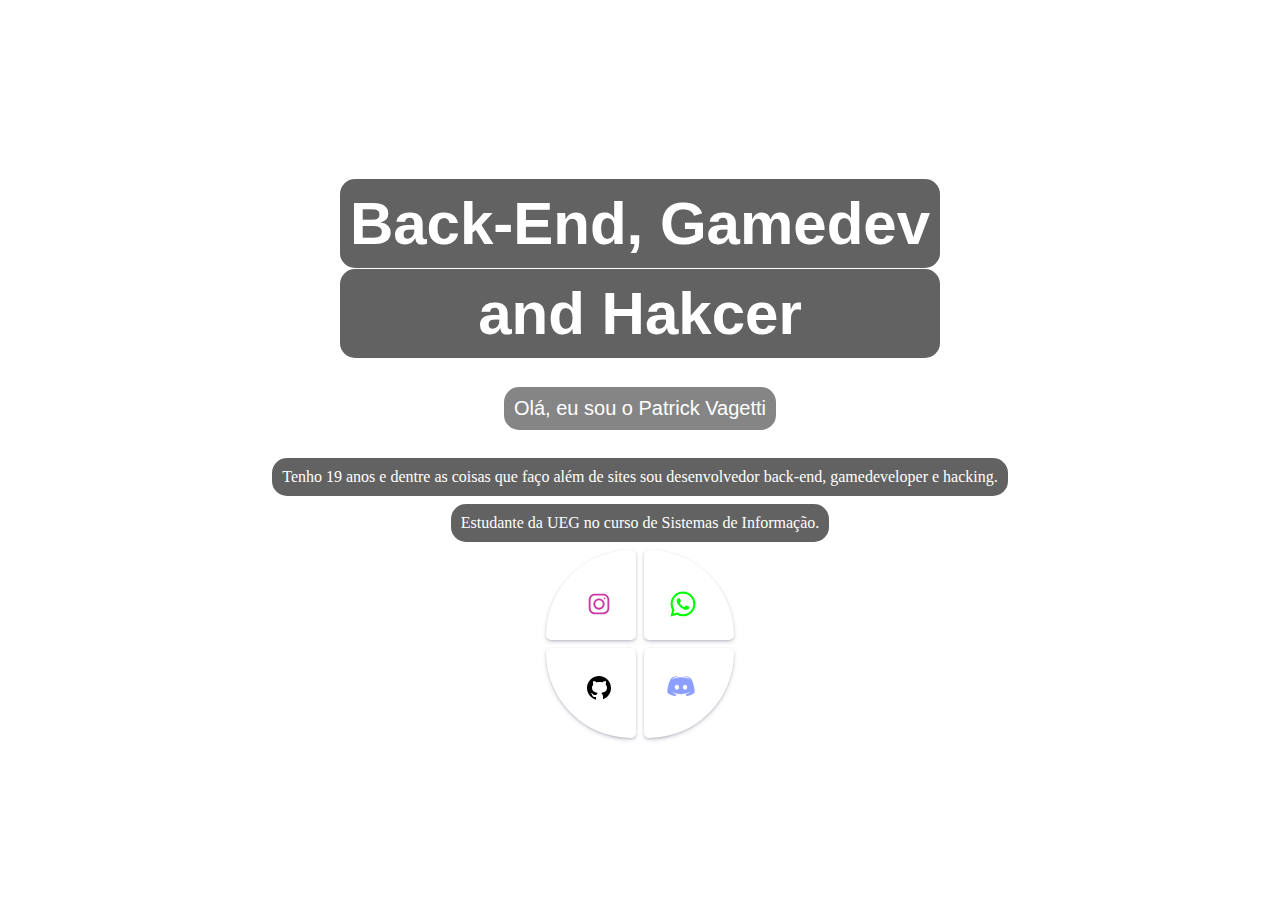
==== public/index.html @ 339c7c0f "Add files via upload" ====
<!DOCTYPE html>
<html lang="en">

<head>
    <meta charset="UTF-8">
    <meta name="viewport" content="width=device-width, initial-scale=1.0">
    <title>Portifolio - DevFalconsz</title>
    <link rel="stylesheet" href="style.css">
    <link rel="icon" href="icon/ico.ico" type="image/x-icon">
</head>

<body>
    <div class="main">
        <div class="title">
            <h1>Back-End, Gamedev</h1>
            <center><h1>and Hakcer</h1></center>
        </div>
        <p>Olá, eu sou o Patrick Vagetti</p>
        <p2>Tenho 19 anos e dentre as coisas que faço além de sites sou desenvolvedor back-end, gamedeveloper e hacking.</p2>
        <p2>Estudante da UEG no curso de Sistemas de Informação.</p2>

        <div class="up">
            <button class="card1" id="card1">
                <svg xmlns="http://www.w3.org/2000/svg" xmlns:xlink="http://www.w3.org/1999/xlink" viewBox="0,0,256,256"
                    width="30px" height="30px" fill-rule="nonzero" class="instagram">
                    <g fill-rule="nonzero" stroke="none" stroke-width="1" stroke-linecap="butt" stroke-linejoin="miter"
                        stroke-miterlimit="10" stroke-dasharray="" stroke-dashoffset="0" font-family="none"
                        font-weight="none" font-size="none" text-anchor="none" style="mix-blend-mode: normal">
                        <g transform="scale(8,8)">
                            <path
                                d="M11.46875,5c-3.55078,0 -6.46875,2.91406 -6.46875,6.46875v9.0625c0,3.55078 2.91406,6.46875 6.46875,6.46875h9.0625c3.55078,0 6.46875,-2.91406 6.46875,-6.46875v-9.0625c0,-3.55078 -2.91406,-6.46875 -6.46875,-6.46875zM11.46875,7h9.0625c2.47266,0 4.46875,1.99609 4.46875,4.46875v9.0625c0,2.47266 -1.99609,4.46875 -4.46875,4.46875h-9.0625c-2.47266,0 -4.46875,-1.99609 -4.46875,-4.46875v-9.0625c0,-2.47266 1.99609,-4.46875 4.46875,-4.46875zM21.90625,9.1875c-0.50391,0 -0.90625,0.40234 -0.90625,0.90625c0,0.50391 0.40234,0.90625 0.90625,0.90625c0.50391,0 0.90625,-0.40234 0.90625,-0.90625c0,-0.50391 -0.40234,-0.90625 -0.90625,-0.90625zM16,10c-3.30078,0 -6,2.69922 -6,6c0,3.30078 2.69922,6 6,6c3.30078,0 6,-2.69922 6,-6c0,-3.30078 -2.69922,-6 -6,-6zM16,12c2.22266,0 4,1.77734 4,4c0,2.22266 -1.77734,4 -4,4c-2.22266,0 -4,-1.77734 -4,-4c0,-2.22266 1.77734,-4 4,-4z">
                            </path>
                        </g>
                    </g>
                </svg>
            </button>
            <button class="card2" id="card2">
                <svg width="30" height="30" viewBox="0 0 24 24" xmlns="http://www.w3.org/2000/svg" class="whatsapp">
                    <path
                        d="M19.001 4.908A9.817 9.817 0 0 0 11.992 2C6.534 2 2.085 6.448 2.08 11.908c0 1.748.458 3.45 1.321 4.956L2 22l5.255-1.377a9.916 9.916 0 0 0 4.737 1.206h.005c5.46 0 9.908-4.448 9.913-9.913A9.872 9.872 0 0 0 19 4.908h.001ZM11.992 20.15A8.216 8.216 0 0 1 7.797 19l-.3-.18-3.117.818.833-3.041-.196-.314a8.2 8.2 0 0 1-1.258-4.381c0-4.533 3.696-8.23 8.239-8.23a8.2 8.2 0 0 1 5.825 2.413 8.196 8.196 0 0 1 2.41 5.825c-.006 4.55-3.702 8.24-8.24 8.24Zm4.52-6.167c-.247-.124-1.463-.723-1.692-.808-.228-.08-.394-.123-.556.124-.166.246-.641.808-.784.969-.143.166-.29.185-.537.062-.247-.125-1.045-.385-1.99-1.23-.738-.657-1.232-1.47-1.38-1.716-.142-.247-.013-.38.11-.504.11-.11.247-.29.37-.432.126-.143.167-.248.248-.413.082-.167.043-.31-.018-.433-.063-.124-.557-1.345-.765-1.838-.2-.486-.404-.419-.557-.425-.142-.009-.309-.009-.475-.009a.911.911 0 0 0-.661.31c-.228.247-.864.845-.864 2.067 0 1.22.888 2.395 1.013 2.56.122.167 1.742 2.666 4.229 3.74.587.257 1.05.408 1.41.523.595.19 1.13.162 1.558.1.475-.072 1.464-.6 1.673-1.178.205-.58.205-1.075.142-1.18-.061-.104-.227-.165-.475-.29Z">
                    </path>
                </svg>
            </button>
        </div>
        <div class="down">
            <button class="card3" id="card3">
                <svg xmlns="http://www.w3.org/2000/svg" viewBox="0 0 30 30" width="30px" height="30px" class="github">
                    <path
                        d="M15,3C8.373,3,3,8.373,3,15c0,5.623,3.872,10.328,9.092,11.63C12.036,26.468,12,26.28,12,26.047v-2.051 c-0.487,0-1.303,0-1.508,0c-0.821,0-1.551-0.353-1.905-1.009c-0.393-0.729-0.461-1.844-1.435-2.526 c-0.289-0.227-0.069-0.486,0.264-0.451c0.615,0.174,1.125,0.596,1.605,1.222c0.478,0.627,0.703,0.769,1.596,0.769 c0.433,0,1.081-0.025,1.691-0.121c0.328-0.833,0.895-1.6,1.588-1.962c-3.996-0.411-5.903-2.399-5.903-5.098 c0-1.162,0.495-2.286,1.336-3.233C9.053,10.647,8.706,8.73,9.435,8c1.798,0,2.885,1.166,3.146,1.481C13.477,9.174,14.461,9,15.495,9 c1.036,0,2.024,0.174,2.922,0.483C18.675,9.17,19.763,8,21.565,8c0.732,0.731,0.381,2.656,0.102,3.594 c0.836,0.945,1.328,2.066,1.328,3.226c0,2.697-1.904,4.684-5.894,5.097C18.199,20.49,19,22.1,19,23.313v2.734 c0,0.104-0.023,0.179-0.035,0.268C23.641,24.676,27,20.236,27,15C27,8.373,21.627,3,15,3z">
                    </path>
                </svg>
            </button>
            <button class="card4" id="card4">
                <svg height="30px" width="30px" viewBox="0 0 48 48" xmlns="http://www.w3.org/2000/svg" class="discord">
                    <path
                        d="M40,12c0,0-4.585-3.588-10-4l-0.488,0.976C34.408,10.174,36.654,11.891,39,14c-4.045-2.065-8.039-4-15-4s-10.955,1.935-15,4c2.346-2.109,5.018-4.015,9.488-5.024L18,8c-5.681,0.537-10,4-10,4s-5.121,7.425-6,22c5.162,5.953,13,6,13,6l1.639-2.185C13.857,36.848,10.715,35.121,8,32c3.238,2.45,8.125,5,16,5s12.762-2.55,16-5c-2.715,3.121-5.857,4.848-8.639,5.815L33,40c0,0,7.838-0.047,13-6C45.121,19.425,40,12,40,12z M17.5,30c-1.933,0-3.5-1.791-3.5-4c0-2.209,1.567-4,3.5-4s3.5,1.791,3.5,4C21,28.209,19.433,30,17.5,30z M30.5,30c-1.933,0-3.5-1.791-3.5-4c0-2.209,1.567-4,3.5-4s3.5,1.791,3.5,4C34,28.209,32.433,30,30.5,30z">
                    </path>
                </svg>
            </button>
        </div>
    </div>

    <script src="script.js"></script>
</body>

</html>
---- public/style.css ----
body {
    background: url('bk/back.jpeg') center center / cover fixed no-repeat;
}

h1 {
    color: #ffffff;
    margin: 1px;
    font-size: 50px;
    border-radius: 15px;
    background-color: #0000009d;
    padding: 10px;
    font-family: 'Dela Gothic One', sans-serif;
    font-size: 60px;
}

p {
    color: #ffffff;
    font-size: 20px;
    font-family: "Verdana", sans-serif;
    background-color: #0000007a;
    border-radius: 15px;
    padding: 10px;
}

p2 {
    color: #ffffff;
    text-align: center;
    background-color: #0000009d;
    border-radius: 15px;
    padding: 10px;
}

.main {
    display: flex;
    flex-direction: column;
    align-items: center;
    justify-content: center;
    gap: 0.5em;
    height: 100vh;
}

.up {
    display: flex;
    flex-direction: row;
    gap: 0.5em;
}

.down {
    display: flex;
    flex-direction: row;
    gap: 0.5em;
}

.card1 {
    width: 90px;
    height: 90px;
    outline: none;
    border: none;
    background: white;
    border-radius: 90px 5px 5px 5px;
    box-shadow: rgba(50, 50, 93, 0.25) 0px 2px 5px -1px, rgba(0, 0, 0, 0.3) 0px 1px 3px -1px;
    transition: .2s ease-in-out;
}

.instagram {
    margin-top: 1.5em;
    margin-left: 1.2em;
    fill: #cc39a4;
}

.card2 {
    width: 90px;
    height: 90px;
    outline: none;
    border: none;
    background: white;
    border-radius: 5px 90px 5px 5px;
    box-shadow: rgba(50, 50, 93, 0.25) 0px 2px 5px -1px, rgba(0, 0, 0, 0.3) 0px 1px 3px -1px;
    transition: .2s ease-in-out;
}

.whatsapp {
    margin-top: 1.5em;
    margin-left: -.9em;
    fill: #00ff00;
}

.card3 {
    width: 90px;
    height: 90px;
    outline: none;
    border: none;
    background: white;
    border-radius: 5px 5px 5px 90px;
    box-shadow: rgba(50, 50, 93, 0.25) 0px 2px 5px -1px, rgba(0, 0, 0, 0.3) 0px 1px 3px -1px;
    transition: .2s ease-in-out;
}

.github {
    margin-top: -.6em;
    margin-left: 1.2em;
}

.card4 {
    width: 90px;
    height: 90px;
    outline: none;
    border: none;
    background: white;
    border-radius: 5px 5px 90px 5px;
    box-shadow: rgba(50, 50, 93, 0.25) 0px 2px 5px -1px, rgba(0, 0, 0, 0.3) 0px 1px 3px -1px;
    transition: .2s ease-in-out;
}

.discord {
    margin-top: -.9em;
    margin-left: -1.2em;
    fill: #8c9eff;
}

.card1:hover {
    cursor: pointer;
    scale: 1.1;
    background-color: #cc39a4;
}

.card1:hover .instagram {
    fill: white;
}

.card2:hover {
    cursor: pointer;
    scale: 1.1;
    background-color: #00ff00;
}

.card2:hover .whatsapp {
    fill: white;
}

.card3:hover {
    cursor: pointer;
    scale: 1.1;
    background-color: black;
}

.card3:hover .github {
    fill: white;
}

.card4:hover {
    cursor: pointer;
    scale: 1.1;
    background-color: #8c9eff;
}

.card4:hover .discord {
    fill: white;
}

@media only screen and (max-width: 600px) {
    h1, h2, h3, h4, h5, h6 {
        text-align: center;
    }

    h1{
        margin-bottom: -10px;
    }

    .title{
        margin-top: 150px;
    }

    .main{
        margin-bottom: 150px;
    }
}
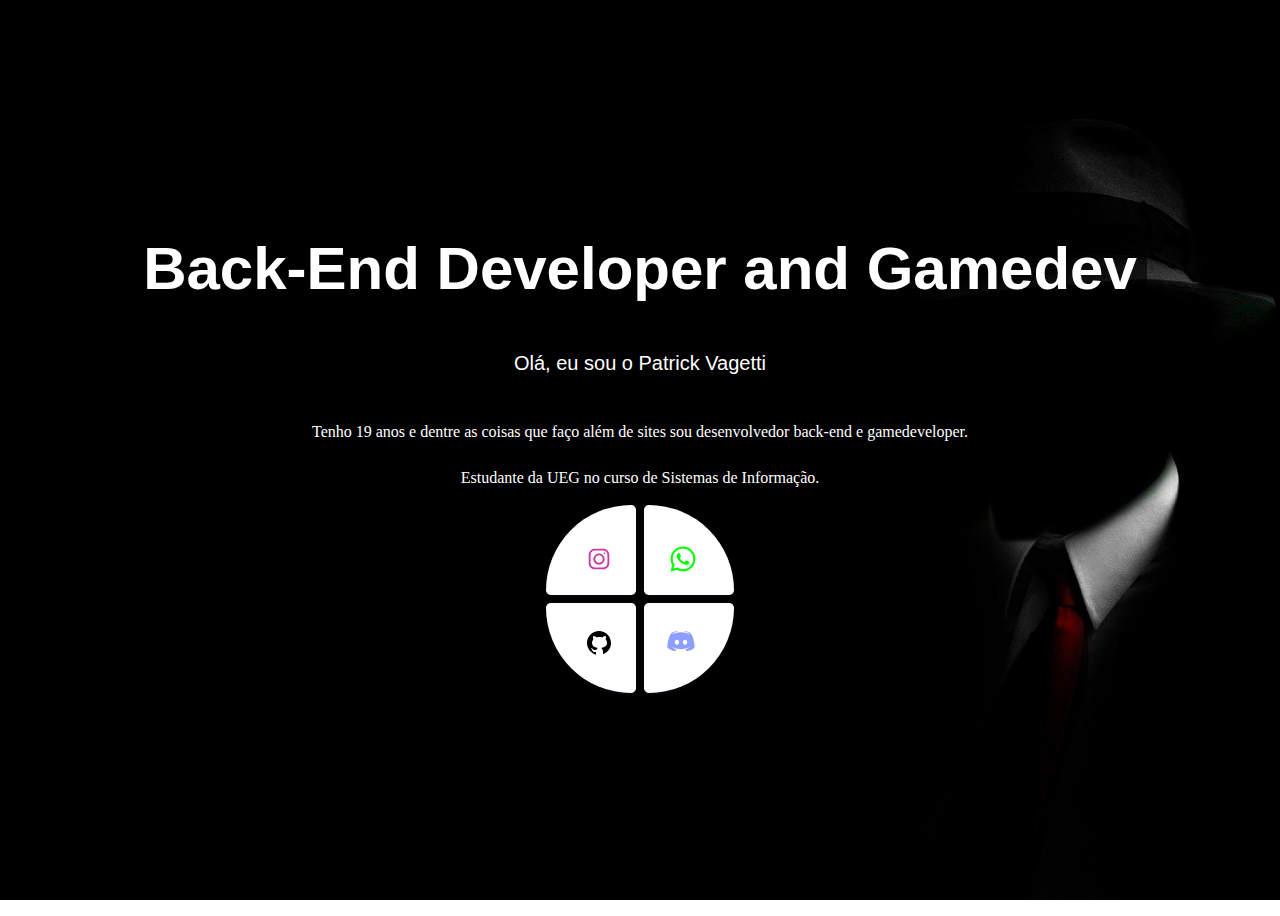
==== commit 011fcf6c: "Update index.html" ====
--- a/public/index.html
+++ b/public/index.html
@@ -12,11 +12,10 @@
 <body>
     <div class="main">
         <div class="title">
-            <h1>Back-End, Gamedev</h1>
-            <center><h1>and Hakcer</h1></center>
+            <h1>Back-End Developer and Gamedev</h1>
         </div>
         <p>Olá, eu sou o Patrick Vagetti</p>
-        <p2>Tenho 19 anos e dentre as coisas que faço além de sites sou desenvolvedor back-end, gamedeveloper e hacking.</p2>
+        <p2>Tenho 19 anos e dentre as coisas que faço além de sites sou desenvolvedor back-end e gamedeveloper.</p2>
         <p2>Estudante da UEG no curso de Sistemas de Informação.</p2>
 
         <div class="up">
--- a/public/style.css
+++ b/public/style.css
@@ -1,5 +1,5 @@
 body {
-    background: url('bk/back.jpeg') center center / cover fixed no-repeat;
+    background: url('Bk/back.jpeg') center center / cover fixed no-repeat;
 }
 
 h1 {
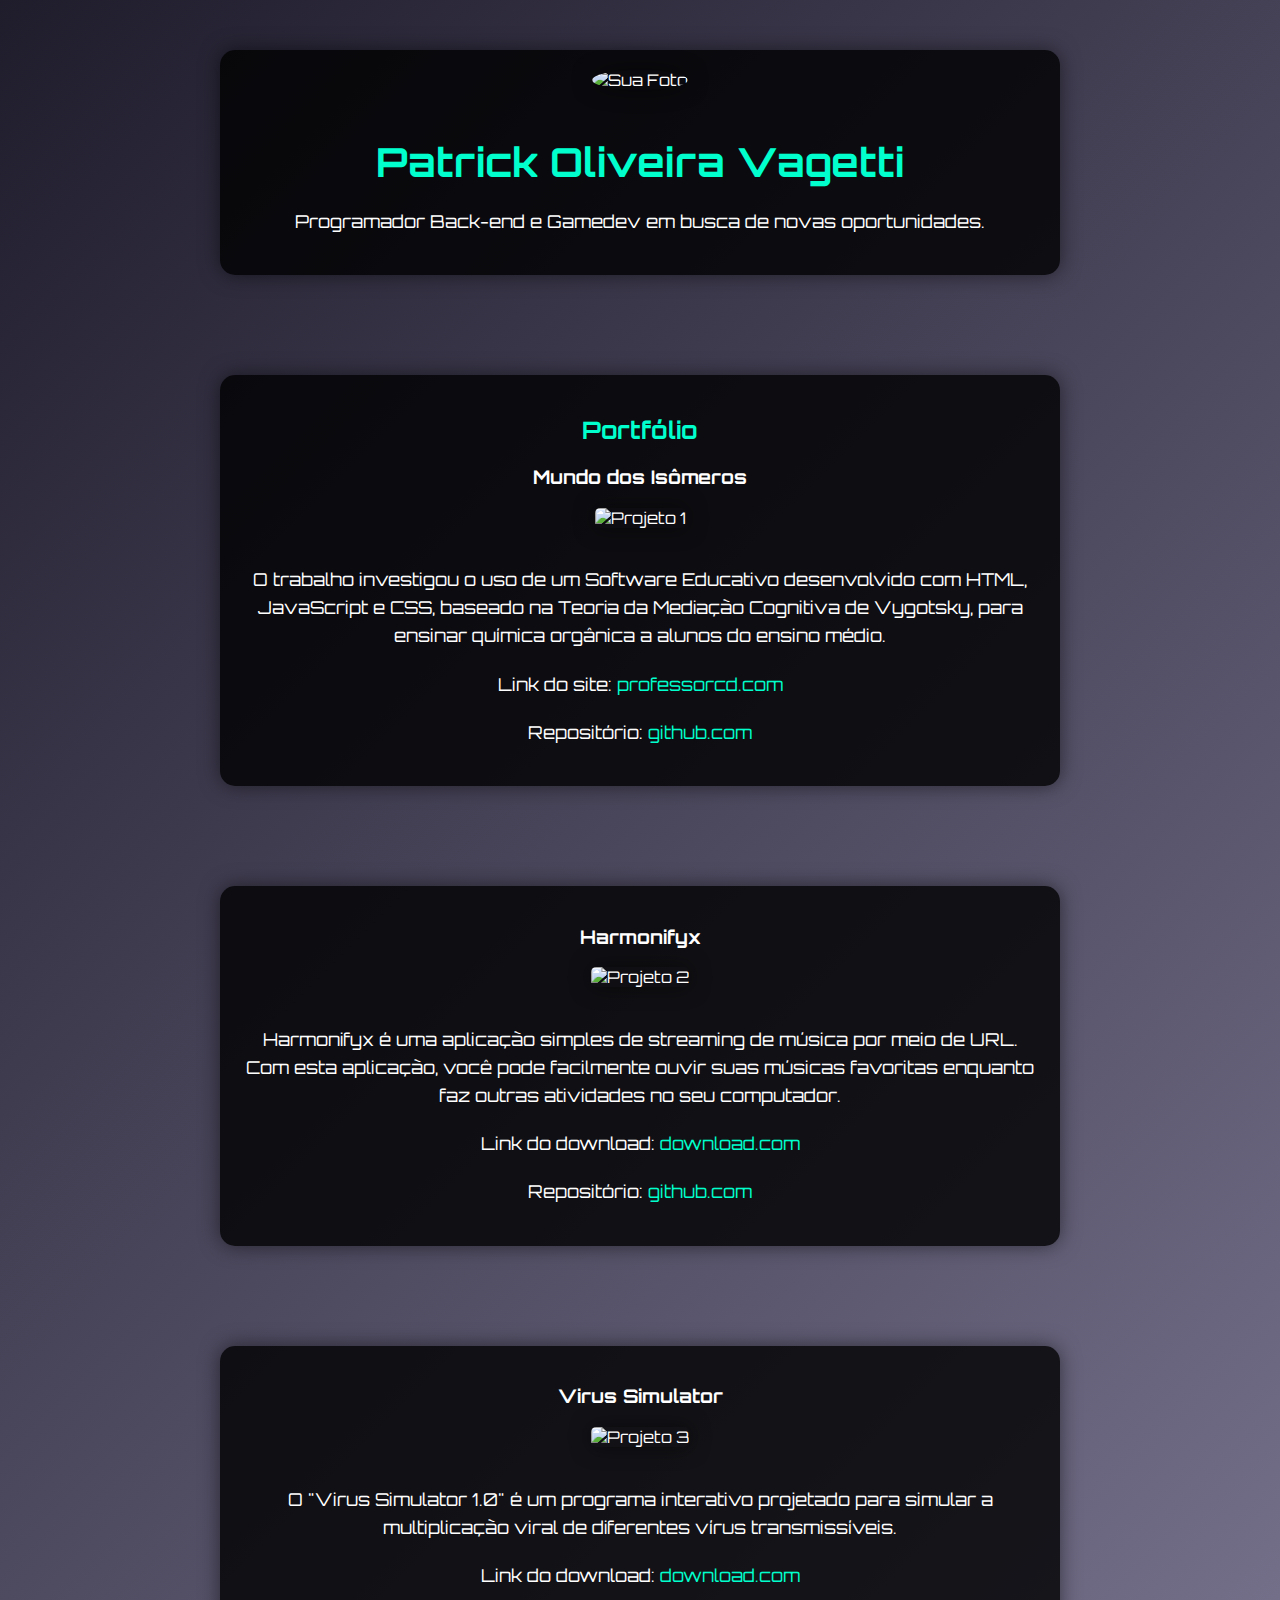
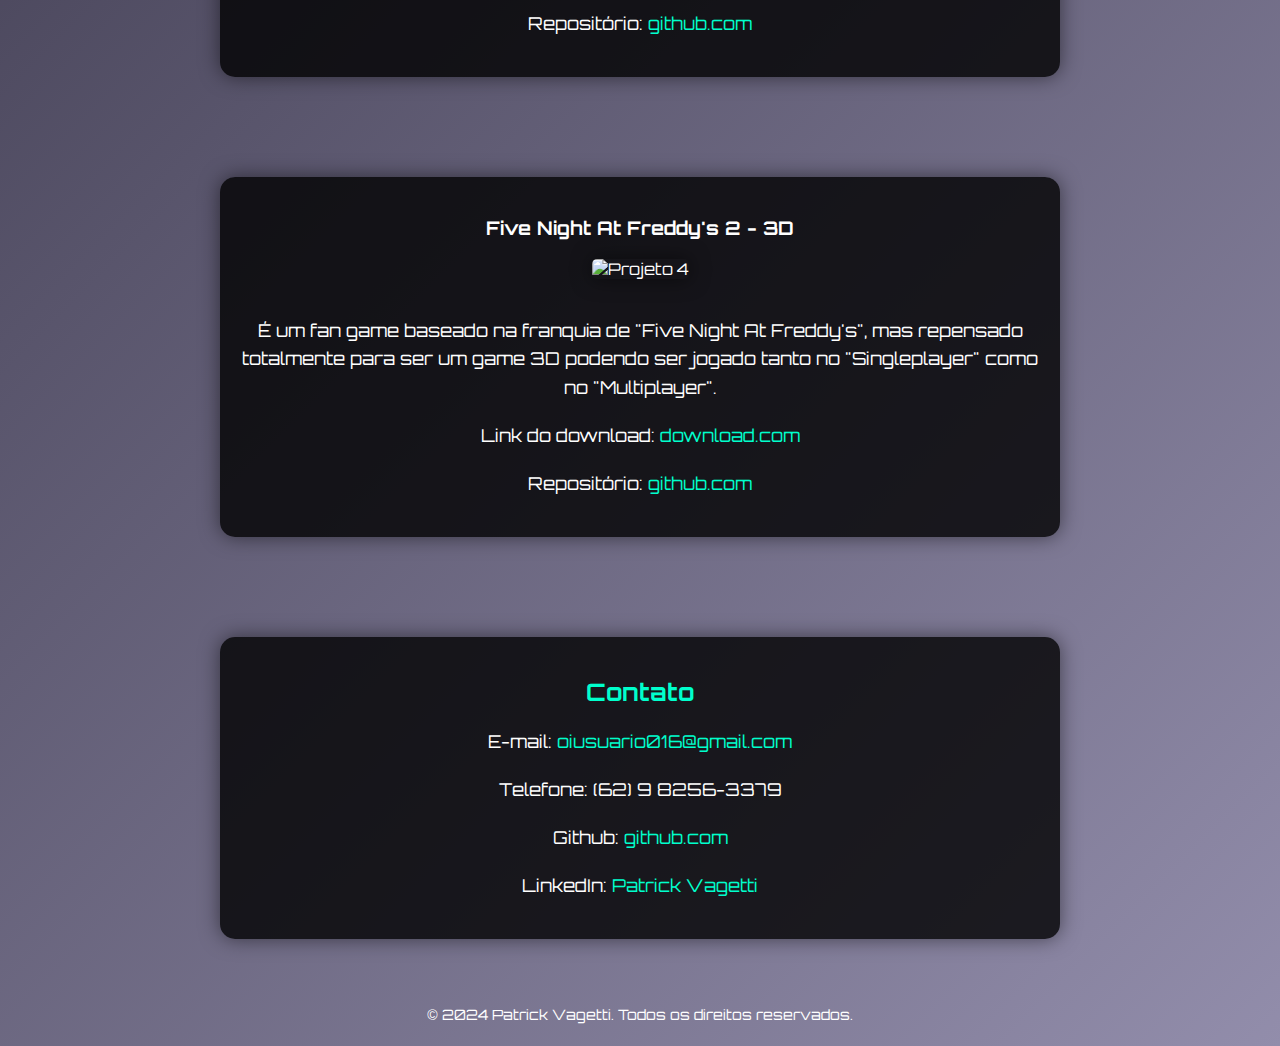
==== commit 6910f70e: "Update index.html" ====
--- a/public/index.html
+++ b/public/index.html
@@ -1,65 +1,182 @@
 <!DOCTYPE html>
-<html lang="en">
-
+<html lang="pt-br">
 <head>
     <meta charset="UTF-8">
     <meta name="viewport" content="width=device-width, initial-scale=1.0">
-    <title>Portifolio - DevFalconsz</title>
-    <link rel="stylesheet" href="style.css">
-    <link rel="icon" href="icon/ico.ico" type="image/x-icon">
+    <title>Patrick Vagetti - Portfólio</title>
+    <style>
+        @import url('https://fonts.googleapis.com/css2?family=Orbitron:wght@400;700&display=swap');
+
+        body {
+            font-family: 'Orbitron', sans-serif;
+            background: linear-gradient(135deg, #1f1c2c, #928dab);
+            color: #fff;
+            margin: 0;
+            padding: 0;
+            display: flex;
+            flex-direction: column;
+            align-items: center;
+            min-height: 100vh;
+            text-align: center;
+        }
+        .container {
+            width: 90%;
+            max-width: 800px;
+            margin: 50px;
+            padding: 20px;
+            background: rgba(0, 0, 0, 0.8);
+            border-radius: 15px;
+            box-shadow: 0 0 20px rgba(0, 0, 0, 0.5);
+            flex-grow: 1;
+        }
+        h1 {
+            font-size: 2.5em;
+            margin-bottom: 20px;
+            color: #00ffcc;
+        }
+        p {
+            font-size: 1.1em;
+            line-height: 1.6;
+            margin-bottom: 20px;
+        }
+        .portfolio-img {
+            max-width: 50%;
+            height: auto;
+            margin-bottom: 20px;
+            border-radius: 50%;
+            box-shadow: 0 0 20px rgba(0, 0, 0, 0.5);
+        }
+        .portfolio-img-project{
+            max-width: 90%;
+            height: auto;
+            margin-bottom: 20px;
+            border-radius: 5px;
+            box-shadow: 0 0 20px rgba(0, 0, 0, 0.5);
+        }
+        h2 {
+            color: #00ffcc;
+            margin-bottom: 20px;
+        }
+        a {
+            color: #00ffcc;
+            text-decoration: none;
+        }
+        a:hover {
+            text-decoration: underline;
+        }
+        .contact-info {
+            margin-top: 20px;
+        }
+        .footer {
+            width: 100%;
+            margin: 0px;
+            font-size: 0.8em;
+            text-align: center;
+        }
+        .neon-button {
+            display: inline-block;
+            padding: 10px 20px;
+            margin: 10px 0;
+            color: #fff;
+            background: #00ffcc;
+            border: 2px solid #00ffcc;
+            border-radius: 5px;
+            text-transform: uppercase;
+            font-weight: bold;
+            transition: 0.3s;
+        }
+        .neon-button:hover {
+            background: transparent;
+            color: #00ffcc;
+            box-shadow: 0 0 20px #00ffcc, 0 0 30px #00ffcc, 0 0 40px #00ffcc;
+        }
+
+        /* Responsividade */
+        @media (max-width: 600px) {
+            h1 {
+                font-size: 2em;
+            }
+            p {
+                font-size: 1em;
+            }
+            h2 {
+                font-size: 1.5em;
+            }
+            .container {
+                padding: 10px;
+            }
+            .footer {
+                font-size: 0.7em;
+            }
+        }
+    </style>
 </head>
-
 <body>
-    <div class="main">
-        <div class="title">
-            <h1>Back-End Developer and Gamedev</h1>
-        </div>
-        <p>Olá, eu sou o Patrick Vagetti</p>
-        <p2>Tenho 19 anos e dentre as coisas que faço além de sites sou desenvolvedor back-end e gamedeveloper.</p2>
-        <p2>Estudante da UEG no curso de Sistemas de Informação.</p2>
-
-        <div class="up">
-            <button class="card1" id="card1">
-                <svg xmlns="http://www.w3.org/2000/svg" xmlns:xlink="http://www.w3.org/1999/xlink" viewBox="0,0,256,256"
-                    width="30px" height="30px" fill-rule="nonzero" class="instagram">
-                    <g fill-rule="nonzero" stroke="none" stroke-width="1" stroke-linecap="butt" stroke-linejoin="miter"
-                        stroke-miterlimit="10" stroke-dasharray="" stroke-dashoffset="0" font-family="none"
-                        font-weight="none" font-size="none" text-anchor="none" style="mix-blend-mode: normal">
-                        <g transform="scale(8,8)">
-                            <path
-                                d="M11.46875,5c-3.55078,0 -6.46875,2.91406 -6.46875,6.46875v9.0625c0,3.55078 2.91406,6.46875 6.46875,6.46875h9.0625c3.55078,0 6.46875,-2.91406 6.46875,-6.46875v-9.0625c0,-3.55078 -2.91406,-6.46875 -6.46875,-6.46875zM11.46875,7h9.0625c2.47266,0 4.46875,1.99609 4.46875,4.46875v9.0625c0,2.47266 -1.99609,4.46875 -4.46875,4.46875h-9.0625c-2.47266,0 -4.46875,-1.99609 -4.46875,-4.46875v-9.0625c0,-2.47266 1.99609,-4.46875 4.46875,-4.46875zM21.90625,9.1875c-0.50391,0 -0.90625,0.40234 -0.90625,0.90625c0,0.50391 0.40234,0.90625 0.90625,0.90625c0.50391,0 0.90625,-0.40234 0.90625,-0.90625c0,-0.50391 -0.40234,-0.90625 -0.90625,-0.90625zM16,10c-3.30078,0 -6,2.69922 -6,6c0,3.30078 2.69922,6 6,6c3.30078,0 6,-2.69922 6,-6c0,-3.30078 -2.69922,-6 -6,-6zM16,12c2.22266,0 4,1.77734 4,4c0,2.22266 -1.77734,4 -4,4c-2.22266,0 -4,-1.77734 -4,-4c0,-2.22266 1.77734,-4 4,-4z">
-                            </path>
-                        </g>
-                    </g>
-                </svg>
-            </button>
-            <button class="card2" id="card2">
-                <svg width="30" height="30" viewBox="0 0 24 24" xmlns="http://www.w3.org/2000/svg" class="whatsapp">
-                    <path
-                        d="M19.001 4.908A9.817 9.817 0 0 0 11.992 2C6.534 2 2.085 6.448 2.08 11.908c0 1.748.458 3.45 1.321 4.956L2 22l5.255-1.377a9.916 9.916 0 0 0 4.737 1.206h.005c5.46 0 9.908-4.448 9.913-9.913A9.872 9.872 0 0 0 19 4.908h.001ZM11.992 20.15A8.216 8.216 0 0 1 7.797 19l-.3-.18-3.117.818.833-3.041-.196-.314a8.2 8.2 0 0 1-1.258-4.381c0-4.533 3.696-8.23 8.239-8.23a8.2 8.2 0 0 1 5.825 2.413 8.196 8.196 0 0 1 2.41 5.825c-.006 4.55-3.702 8.24-8.24 8.24Zm4.52-6.167c-.247-.124-1.463-.723-1.692-.808-.228-.08-.394-.123-.556.124-.166.246-.641.808-.784.969-.143.166-.29.185-.537.062-.247-.125-1.045-.385-1.99-1.23-.738-.657-1.232-1.47-1.38-1.716-.142-.247-.013-.38.11-.504.11-.11.247-.29.37-.432.126-.143.167-.248.248-.413.082-.167.043-.31-.018-.433-.063-.124-.557-1.345-.765-1.838-.2-.486-.404-.419-.557-.425-.142-.009-.309-.009-.475-.009a.911.911 0 0 0-.661.31c-.228.247-.864.845-.864 2.067 0 1.22.888 2.395 1.013 2.56.122.167 1.742 2.666 4.229 3.74.587.257 1.05.408 1.41.523.595.19 1.13.162 1.558.1.475-.072 1.464-.6 1.673-1.178.205-.58.205-1.075.142-1.18-.061-.104-.227-.165-.475-.29Z">
-                    </path>
-                </svg>
-            </button>
-        </div>
-        <div class="down">
-            <button class="card3" id="card3">
-                <svg xmlns="http://www.w3.org/2000/svg" viewBox="0 0 30 30" width="30px" height="30px" class="github">
-                    <path
-                        d="M15,3C8.373,3,3,8.373,3,15c0,5.623,3.872,10.328,9.092,11.63C12.036,26.468,12,26.28,12,26.047v-2.051 c-0.487,0-1.303,0-1.508,0c-0.821,0-1.551-0.353-1.905-1.009c-0.393-0.729-0.461-1.844-1.435-2.526 c-0.289-0.227-0.069-0.486,0.264-0.451c0.615,0.174,1.125,0.596,1.605,1.222c0.478,0.627,0.703,0.769,1.596,0.769 c0.433,0,1.081-0.025,1.691-0.121c0.328-0.833,0.895-1.6,1.588-1.962c-3.996-0.411-5.903-2.399-5.903-5.098 c0-1.162,0.495-2.286,1.336-3.233C9.053,10.647,8.706,8.73,9.435,8c1.798,0,2.885,1.166,3.146,1.481C13.477,9.174,14.461,9,15.495,9 c1.036,0,2.024,0.174,2.922,0.483C18.675,9.17,19.763,8,21.565,8c0.732,0.731,0.381,2.656,0.102,3.594 c0.836,0.945,1.328,2.066,1.328,3.226c0,2.697-1.904,4.684-5.894,5.097C18.199,20.49,19,22.1,19,23.313v2.734 c0,0.104-0.023,0.179-0.035,0.268C23.641,24.676,27,20.236,27,15C27,8.373,21.627,3,15,3z">
-                    </path>
-                </svg>
-            </button>
-            <button class="card4" id="card4">
-                <svg height="30px" width="30px" viewBox="0 0 48 48" xmlns="http://www.w3.org/2000/svg" class="discord">
-                    <path
-                        d="M40,12c0,0-4.585-3.588-10-4l-0.488,0.976C34.408,10.174,36.654,11.891,39,14c-4.045-2.065-8.039-4-15-4s-10.955,1.935-15,4c2.346-2.109,5.018-4.015,9.488-5.024L18,8c-5.681,0.537-10,4-10,4s-5.121,7.425-6,22c5.162,5.953,13,6,13,6l1.639-2.185C13.857,36.848,10.715,35.121,8,32c3.238,2.45,8.125,5,16,5s12.762-2.55,16-5c-2.715,3.121-5.857,4.848-8.639,5.815L33,40c0,0,7.838-0.047,13-6C45.121,19.425,40,12,40,12z M17.5,30c-1.933,0-3.5-1.791-3.5-4c0-2.209,1.567-4,3.5-4s3.5,1.791,3.5,4C21,28.209,19.433,30,17.5,30z M30.5,30c-1.933,0-3.5-1.791-3.5-4c0-2.209,1.567-4,3.5-4s3.5,1.791,3.5,4C34,28.209,32.433,30,30.5,30z">
-                    </path>
-                </svg>
-            </button>
-        </div>
+    <div class="container">
+        <header>
+            <img src="suafoto.jpg" alt="Sua Foto" class="portfolio-img">
+            <h1>Patrick Oliveira Vagetti</h1>
+            <p>Programador Back-end e Gamedev em busca de novas oportunidades.</p>
+        </header>
     </div>
 
-    <script src="script.js"></script>
+    <div class="container">
+        <section>
+            <h2>Portfólio</h2>
+            <div>
+                <h3>Mundo dos Isômeros</h3>
+                <img src="projeto1.png" alt="Projeto 1" class="portfolio-img-project">
+                <p>O trabalho investigou o uso de um Software Educativo desenvolvido com HTML, JavaScript e CSS, baseado na Teoria da Mediação Cognitiva de Vygotsky, para ensinar química orgânica a alunos do ensino médio.</p>
+                <p>Link do site: <a href="https://www.professorcd.com/">professorcd.com</a></p>
+                <p>Repositório: <a href="https://github.com/DevFalconsz/Mundo-dos-Isomeros">github.com</a></p>
+            </div>
+    </div>
+
+    <div class="container">
+            <div>
+                <h3>Harmonifyx</h3>
+                <img src="projeto2.png" alt="Projeto 2" class="portfolio-img-project">
+                <p>Harmonifyx é uma aplicação simples de streaming de música por meio de URL. Com esta aplicação, você pode facilmente ouvir suas músicas favoritas enquanto faz outras atividades no seu computador.</p>
+                <p>Link do download: <a href="https://github.com/DevFalconsz/Harmonifyx/releases/tag/stream">download.com</a></p>
+                <p>Repositório: <a href="https://github.com/DevFalconsz/Harmonifyx">github.com</a></p>
+            </div>
+    </div>
+
+    <div class="container">
+            <div>
+                <h3>Virus Simulator</h3>
+                <img src="projeto3.png" alt="Projeto 3" class="portfolio-img-project">
+                <p>O "Virus Simulator 1.0" é um programa interativo projetado para simular a multiplicação viral de diferentes vírus transmissíveis.</p>
+                <p>Link do download: <a href="https://github.com/DevFalconsz/Virus-Simulator/releases/tag/simulator">download.com</a></p>
+                <p>Repositório: <a href="https://github.com/DevFalconsz/Virus-Simulator">github.com</a></p>
+            </div>
+        </section>
+    </div>
+
+    <div class="container">
+            <div>
+                <h3>Five Night At Freddy's 2 - 3D</h3>
+                <img src="projeto4.png" alt="Projeto 4" class="portfolio-img-project">
+                <p>É um fan game baseado na franquia de "Five Night At Freddy's", mas repensado totalmente para ser um game 3D podendo ser jogado tanto no "Singleplayer" como no "Multiplayer".</p>
+                <p>Link do download: <a href="https://vagetti-dev.itch.io/five-night-at-freddys-3d-multiplayer">download.com</a></p>
+                <p>Repositório: <a href="https://github.com/DevFalconsz/Five-Night-At-Freddy-s--FAN-GAME-3D">github.com</a></p>
+            </div>
+        </section>
+    </div>
+
+    <div class="container">
+        <section class="contact-info">
+            <h2>Contato</h2>
+            <p>E-mail: <a href="mailto:oiusuario016@gmail.com">oiusuario016@gmail.com</a></p>
+            <p>Telefone: (62) 9 8256-3379</p>
+            <p>Github: <a href="https://github.com/DevFalconsz">github.com</a></p>
+            <p>LinkedIn: <a href="https://www.linkedin.com/in/patrick-oliveira-vagetti-4743aa258/">Patrick Vagetti</a></p>
+            <!-- Adicione outras informações de contato conforme necessário -->
+        </section>
+    </div>
+
+    <footer class="footer">
+        <p>&copy; 2024 Patrick Vagetti. Todos os direitos reservados.</p>
+    </footer>
 </body>
-
 </html>
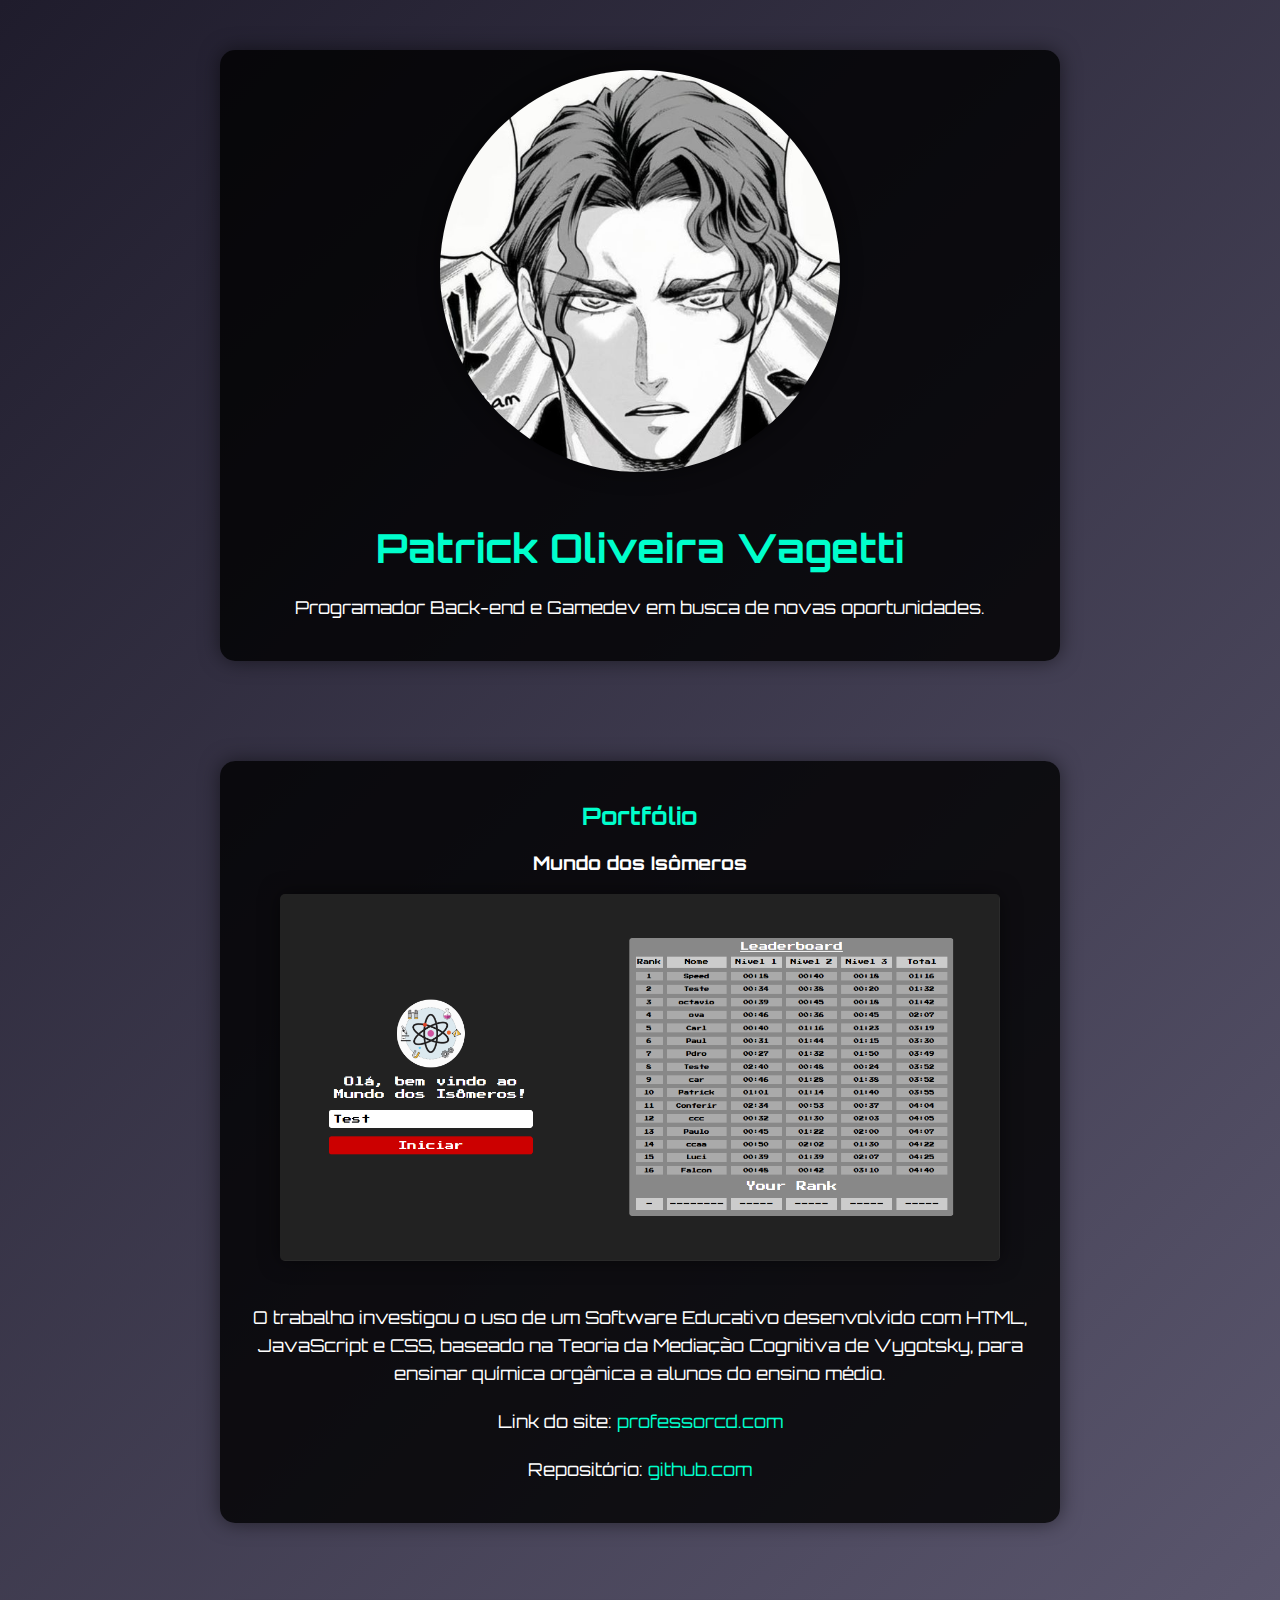
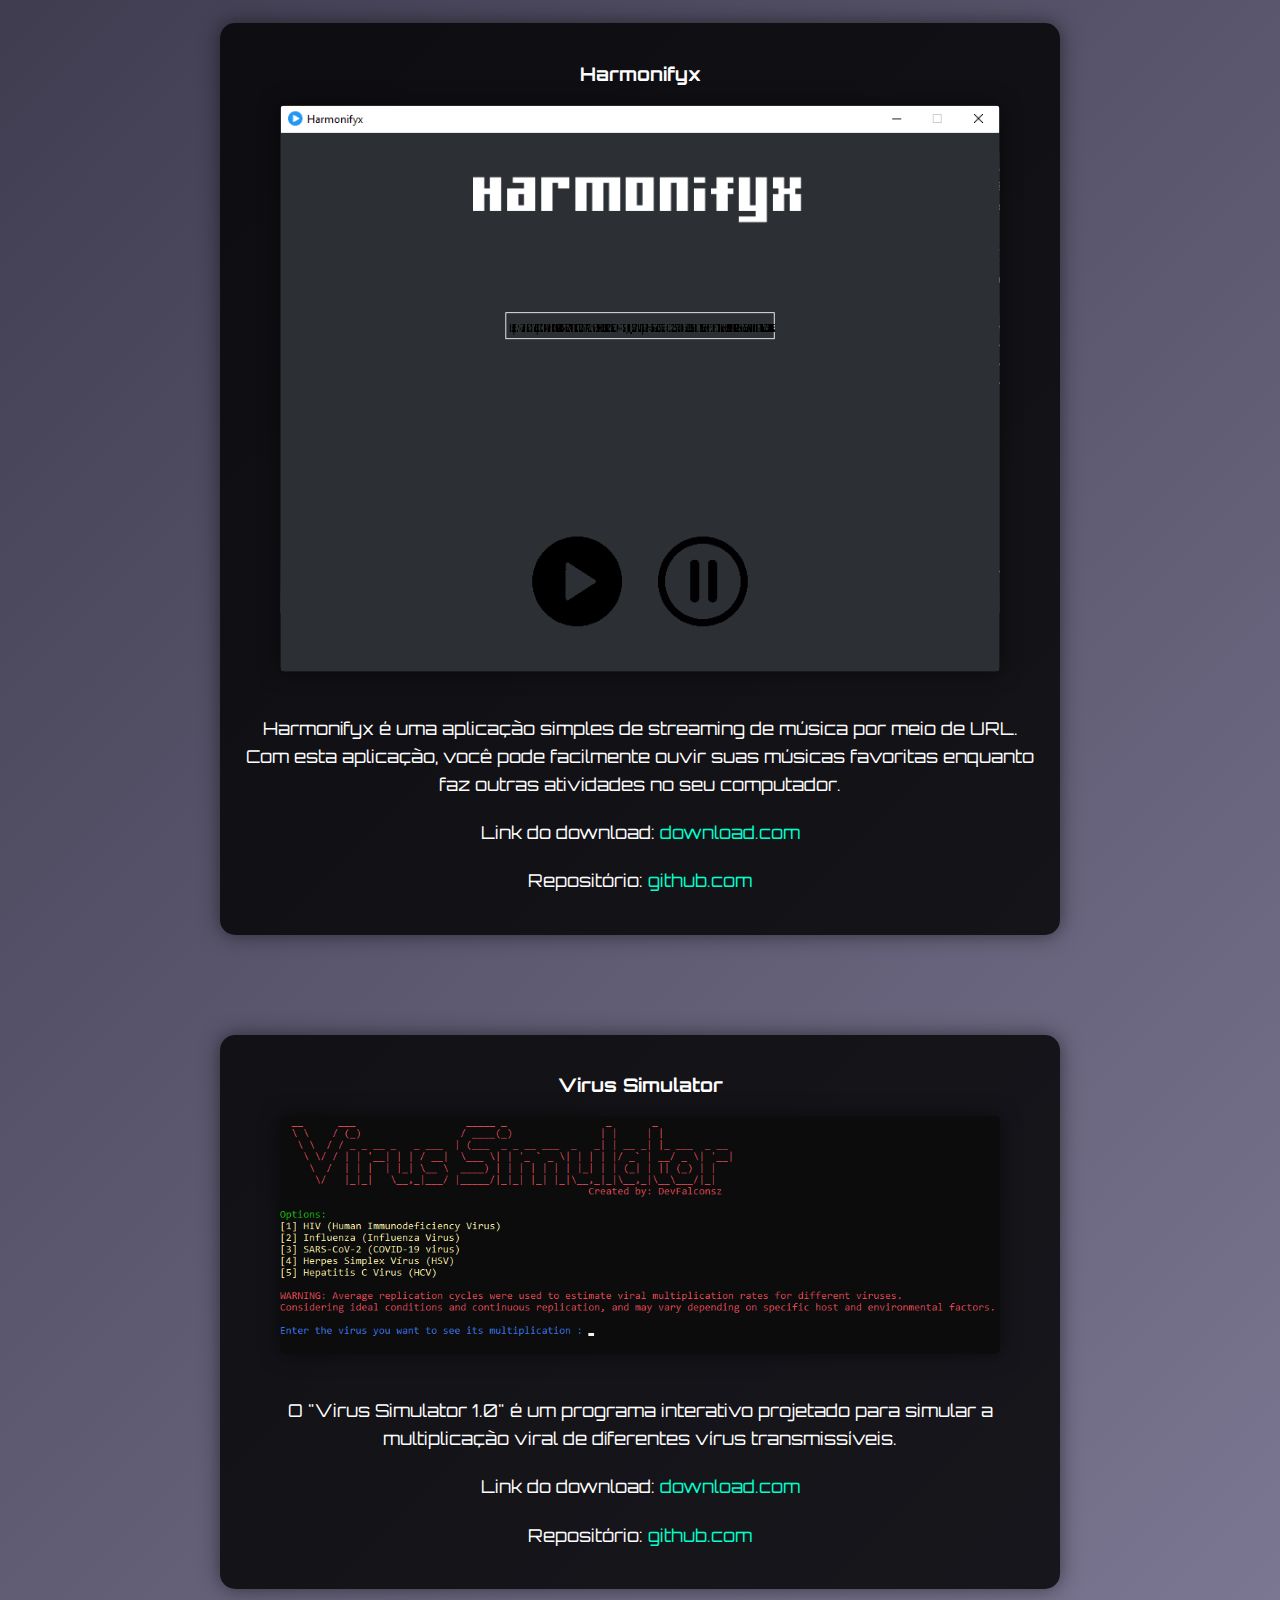
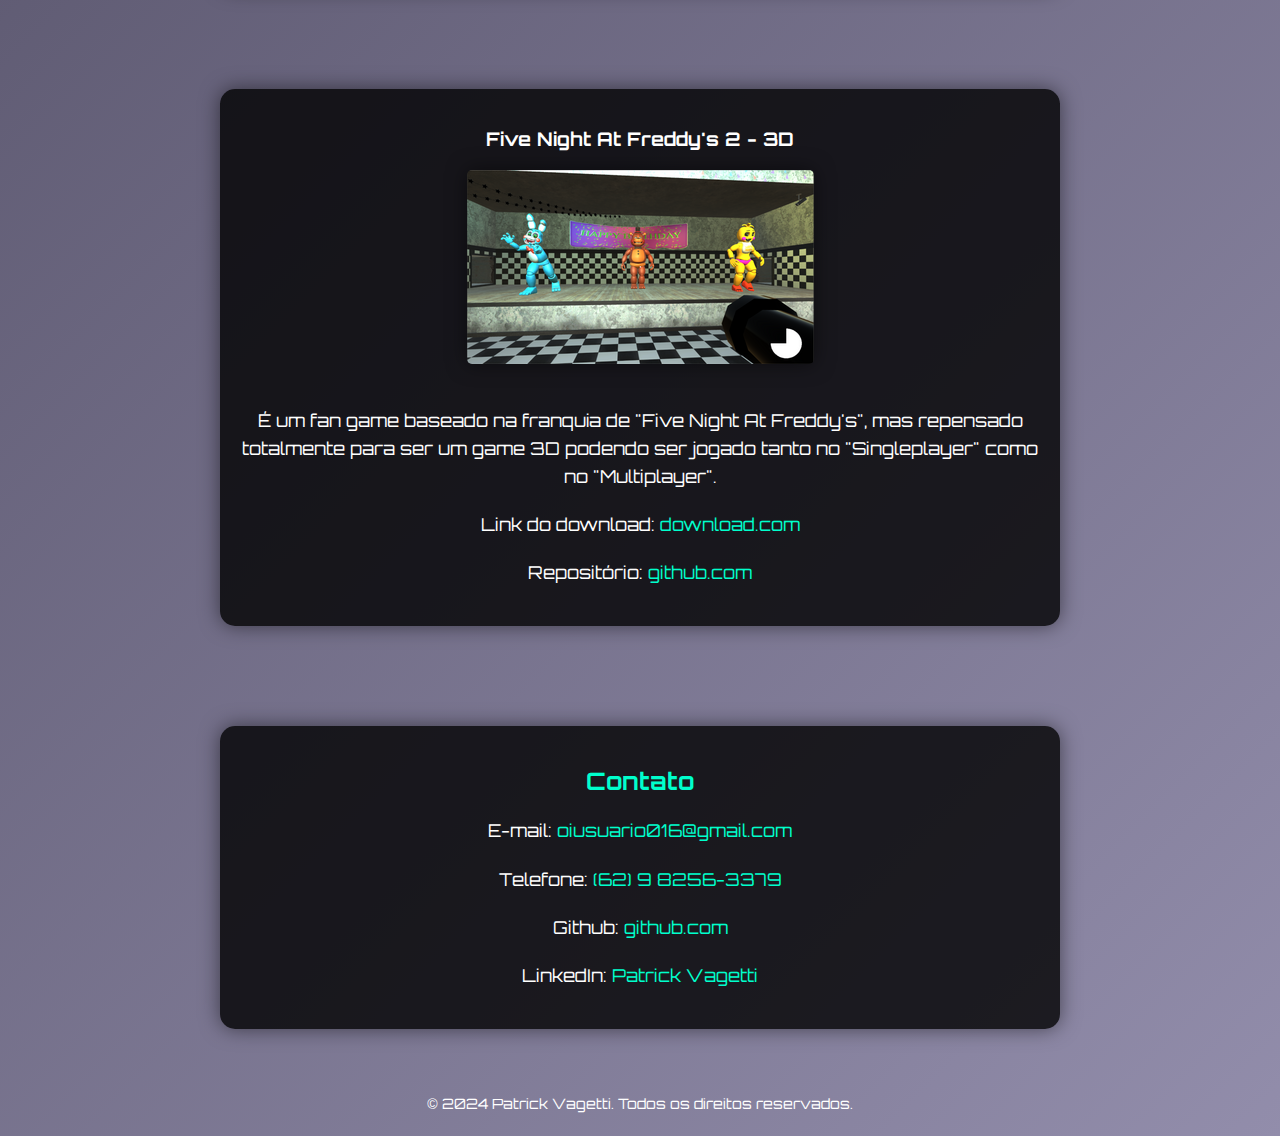
==== commit 9bd9d8b0: "Update index.html" ====
--- a/public/index.html
+++ b/public/index.html
@@ -168,7 +168,7 @@
         <section class="contact-info">
             <h2>Contato</h2>
             <p>E-mail: <a href="mailto:oiusuario016@gmail.com">oiusuario016@gmail.com</a></p>
-            <p>Telefone: (62) 9 8256-3379</p>
+            <p>Telefone: <a href="https://api.whatsapp.com/send?phone=62982563379&text=Olá,%20quero%20fazer%20um%20orçamento">(62) 9 8256-3379</a></p>
             <p>Github: <a href="https://github.com/DevFalconsz">github.com</a></p>
             <p>LinkedIn: <a href="https://www.linkedin.com/in/patrick-oliveira-vagetti-4743aa258/">Patrick Vagetti</a></p>
             <!-- Adicione outras informações de contato conforme necessário -->
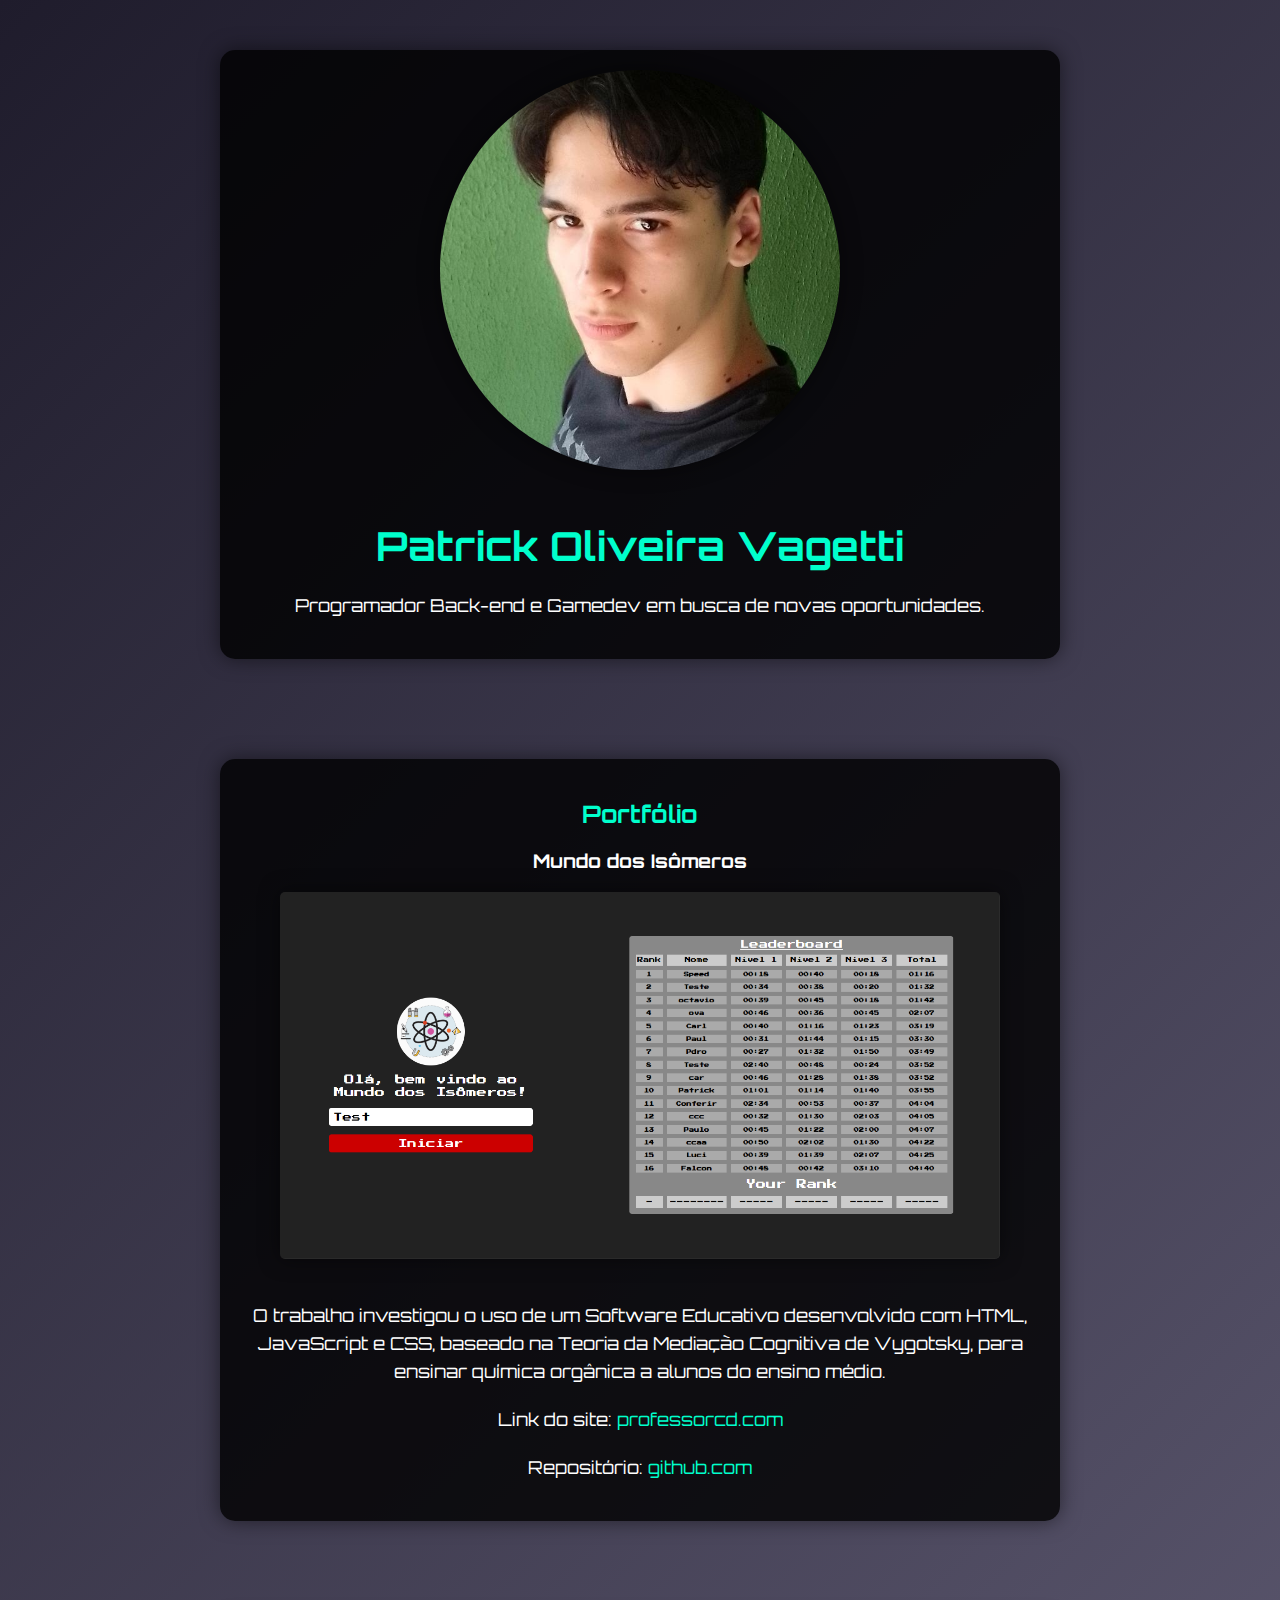
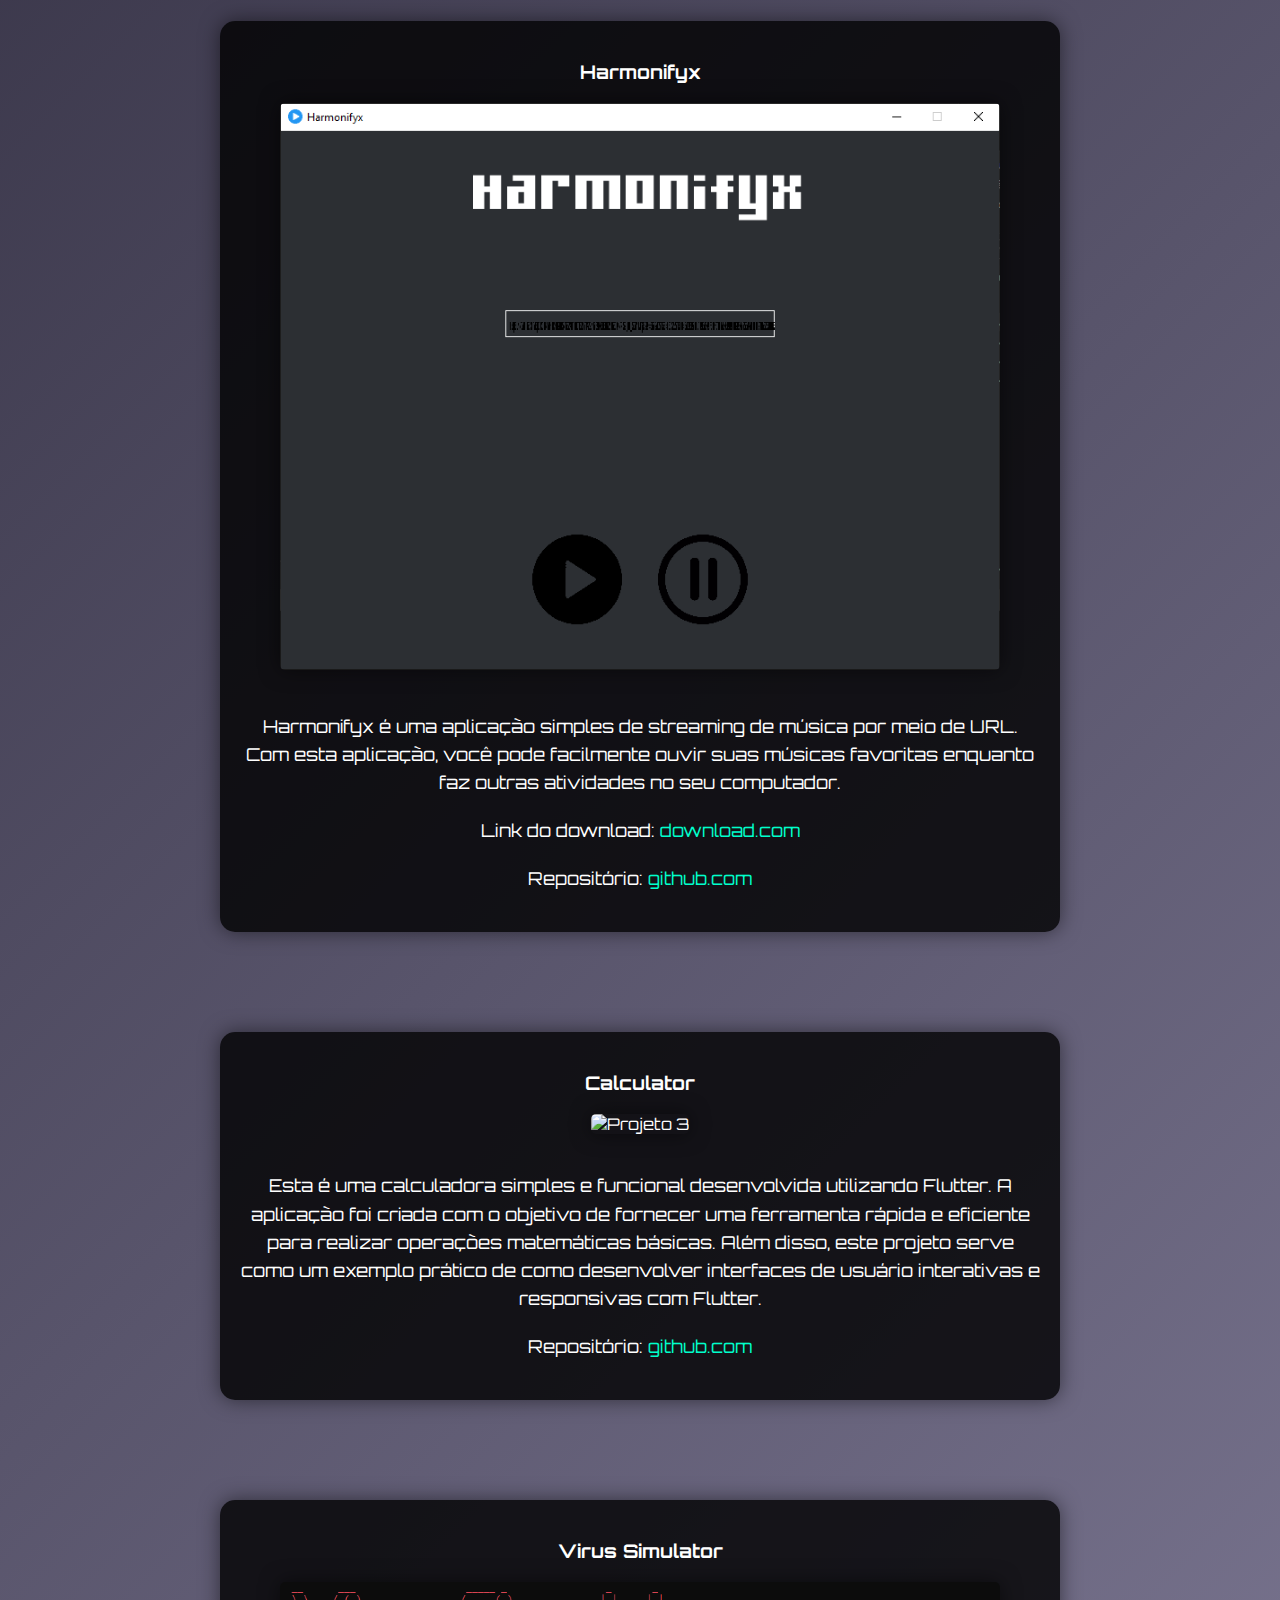
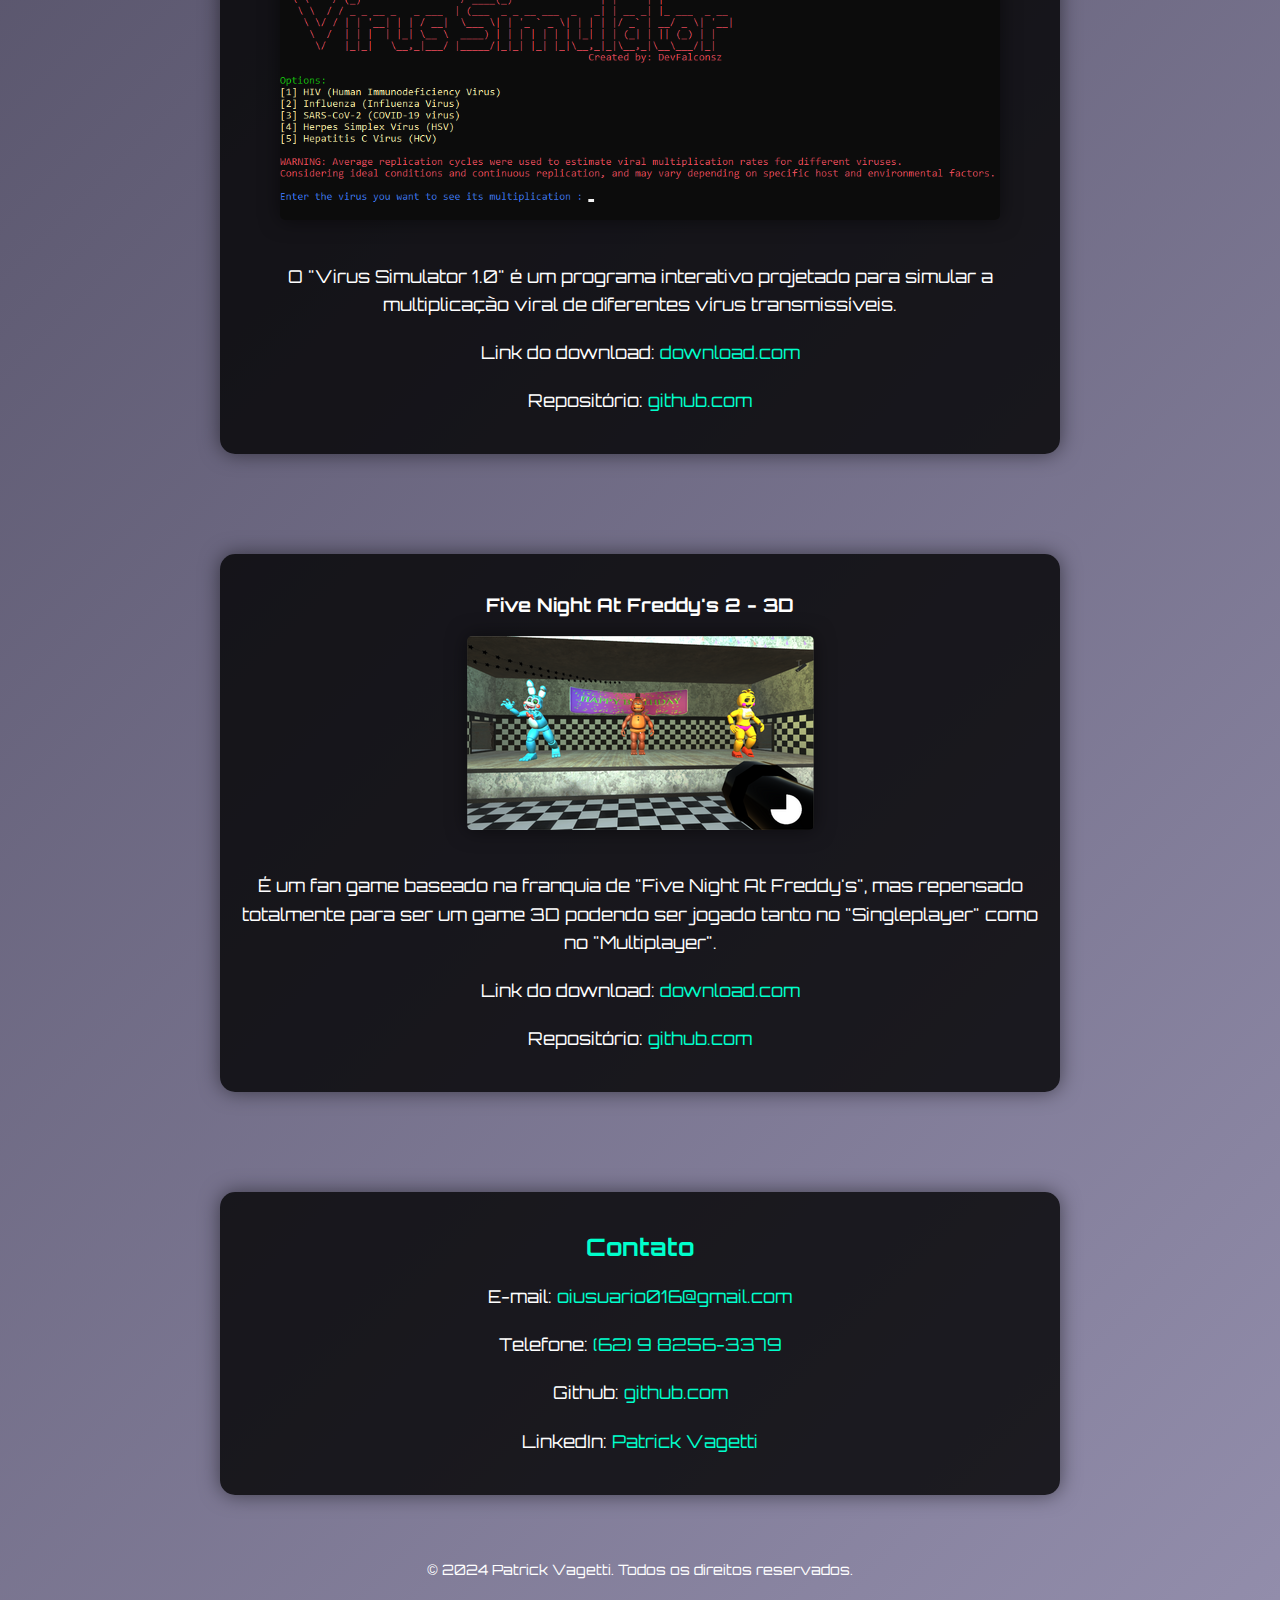
==== commit cae9253a: "Update index.html" ====
--- a/public/index.html
+++ b/public/index.html
@@ -144,8 +144,17 @@
 
     <div class="container">
             <div>
+                <h3>Calculator</h3>
+                <img src="https://raw.githubusercontent.com/DevFalconsz/Calculator-in-Flutter/main/calculator_app/assets/images/Sem%20t%C3%ADtulo.png" alt="Projeto 3" class="portfolio-img-project">
+                <p>Esta é uma calculadora simples e funcional desenvolvida utilizando Flutter. A aplicação foi criada com o objetivo de fornecer uma ferramenta rápida e eficiente para realizar operações matemáticas básicas. Além disso, este projeto serve como um exemplo prático de como desenvolver interfaces de usuário interativas e responsivas com Flutter.</p>
+                <p>Repositório: <a href="https://github.com/DevFalconsz/Calculator-in-Flutter">github.com</a></p>
+            </div>
+    </div>
+
+    <div class="container">
+            <div>
                 <h3>Virus Simulator</h3>
-                <img src="projeto3.png" alt="Projeto 3" class="portfolio-img-project">
+                <img src="projeto3.png" alt="Projeto 4" class="portfolio-img-project">
                 <p>O "Virus Simulator 1.0" é um programa interativo projetado para simular a multiplicação viral de diferentes vírus transmissíveis.</p>
                 <p>Link do download: <a href="https://github.com/DevFalconsz/Virus-Simulator/releases/tag/simulator">download.com</a></p>
                 <p>Repositório: <a href="https://github.com/DevFalconsz/Virus-Simulator">github.com</a></p>
@@ -156,7 +165,7 @@
     <div class="container">
             <div>
                 <h3>Five Night At Freddy's 2 - 3D</h3>
-                <img src="projeto4.png" alt="Projeto 4" class="portfolio-img-project">
+                <img src="projeto4.png" alt="Projeto 5" class="portfolio-img-project">
                 <p>É um fan game baseado na franquia de "Five Night At Freddy's", mas repensado totalmente para ser um game 3D podendo ser jogado tanto no "Singleplayer" como no "Multiplayer".</p>
                 <p>Link do download: <a href="https://vagetti-dev.itch.io/five-night-at-freddys-3d-multiplayer">download.com</a></p>
                 <p>Repositório: <a href="https://github.com/DevFalconsz/Five-Night-At-Freddy-s--FAN-GAME-3D">github.com</a></p>
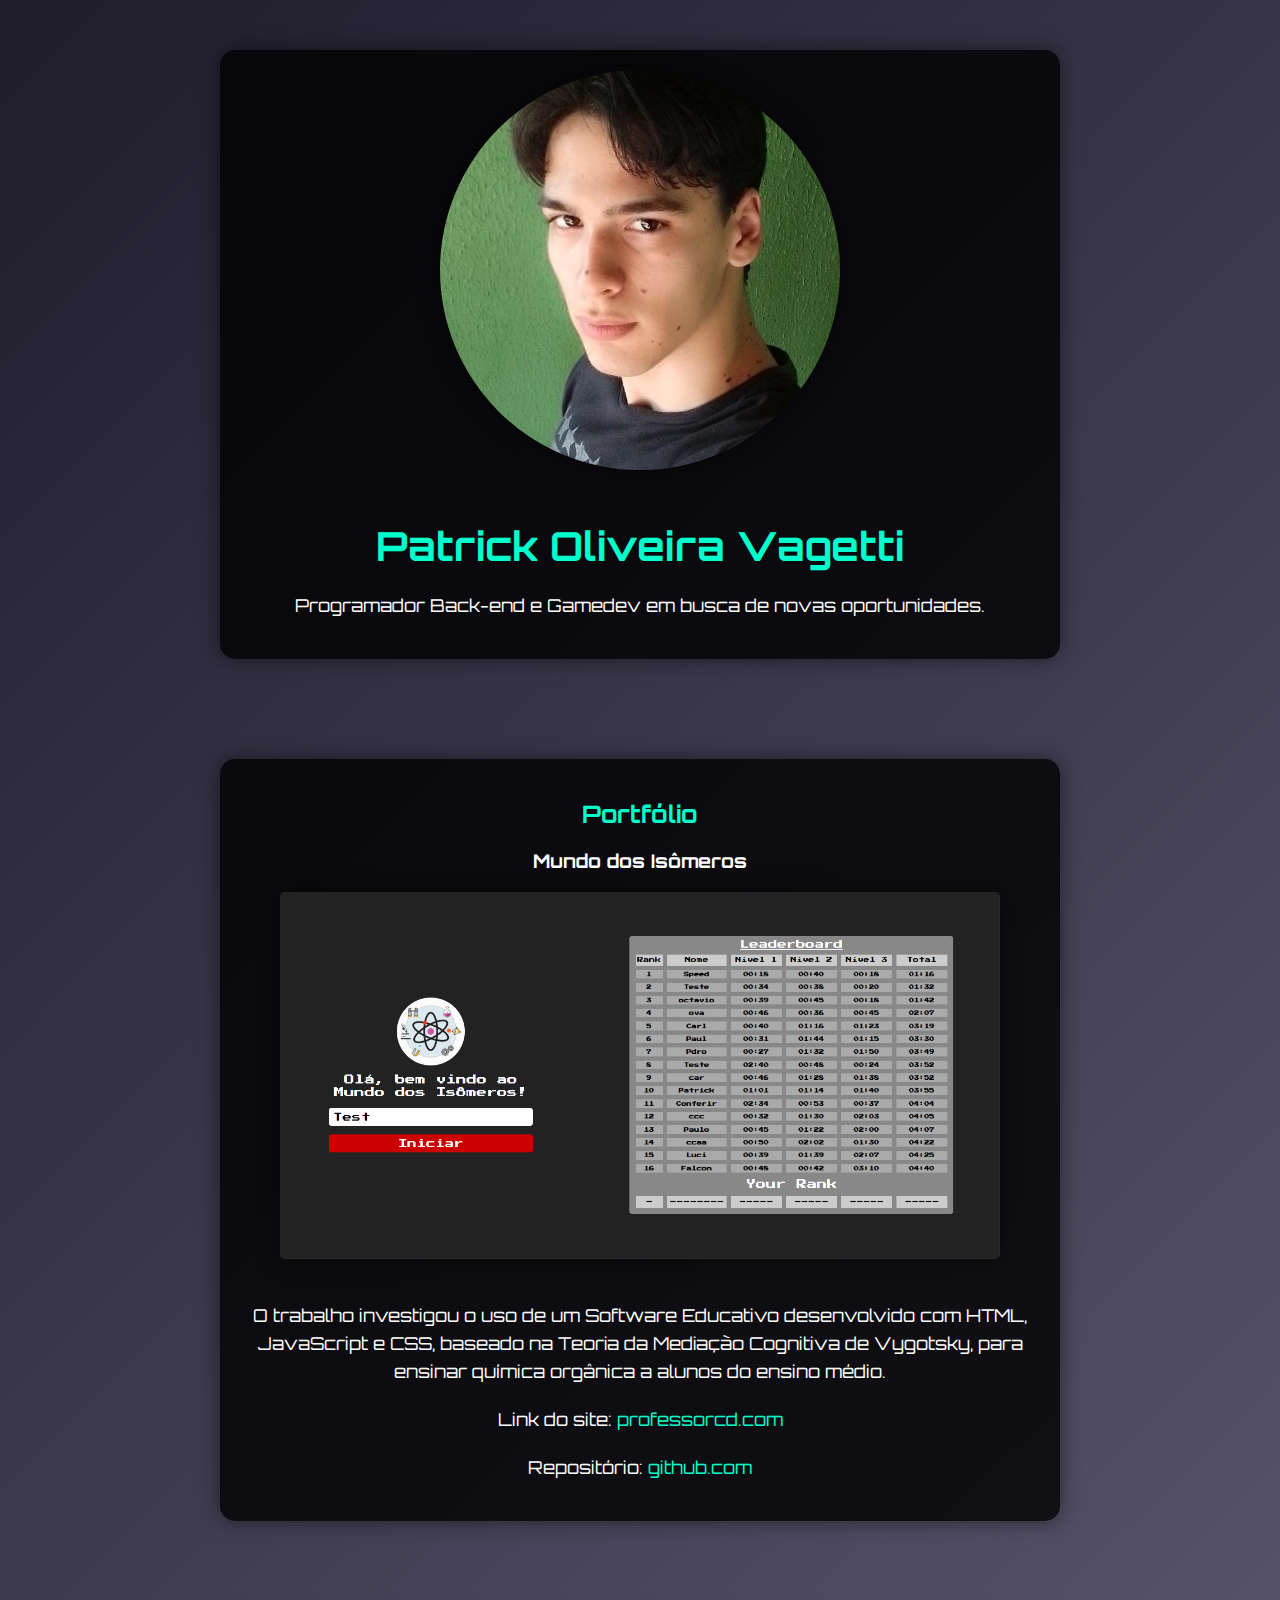
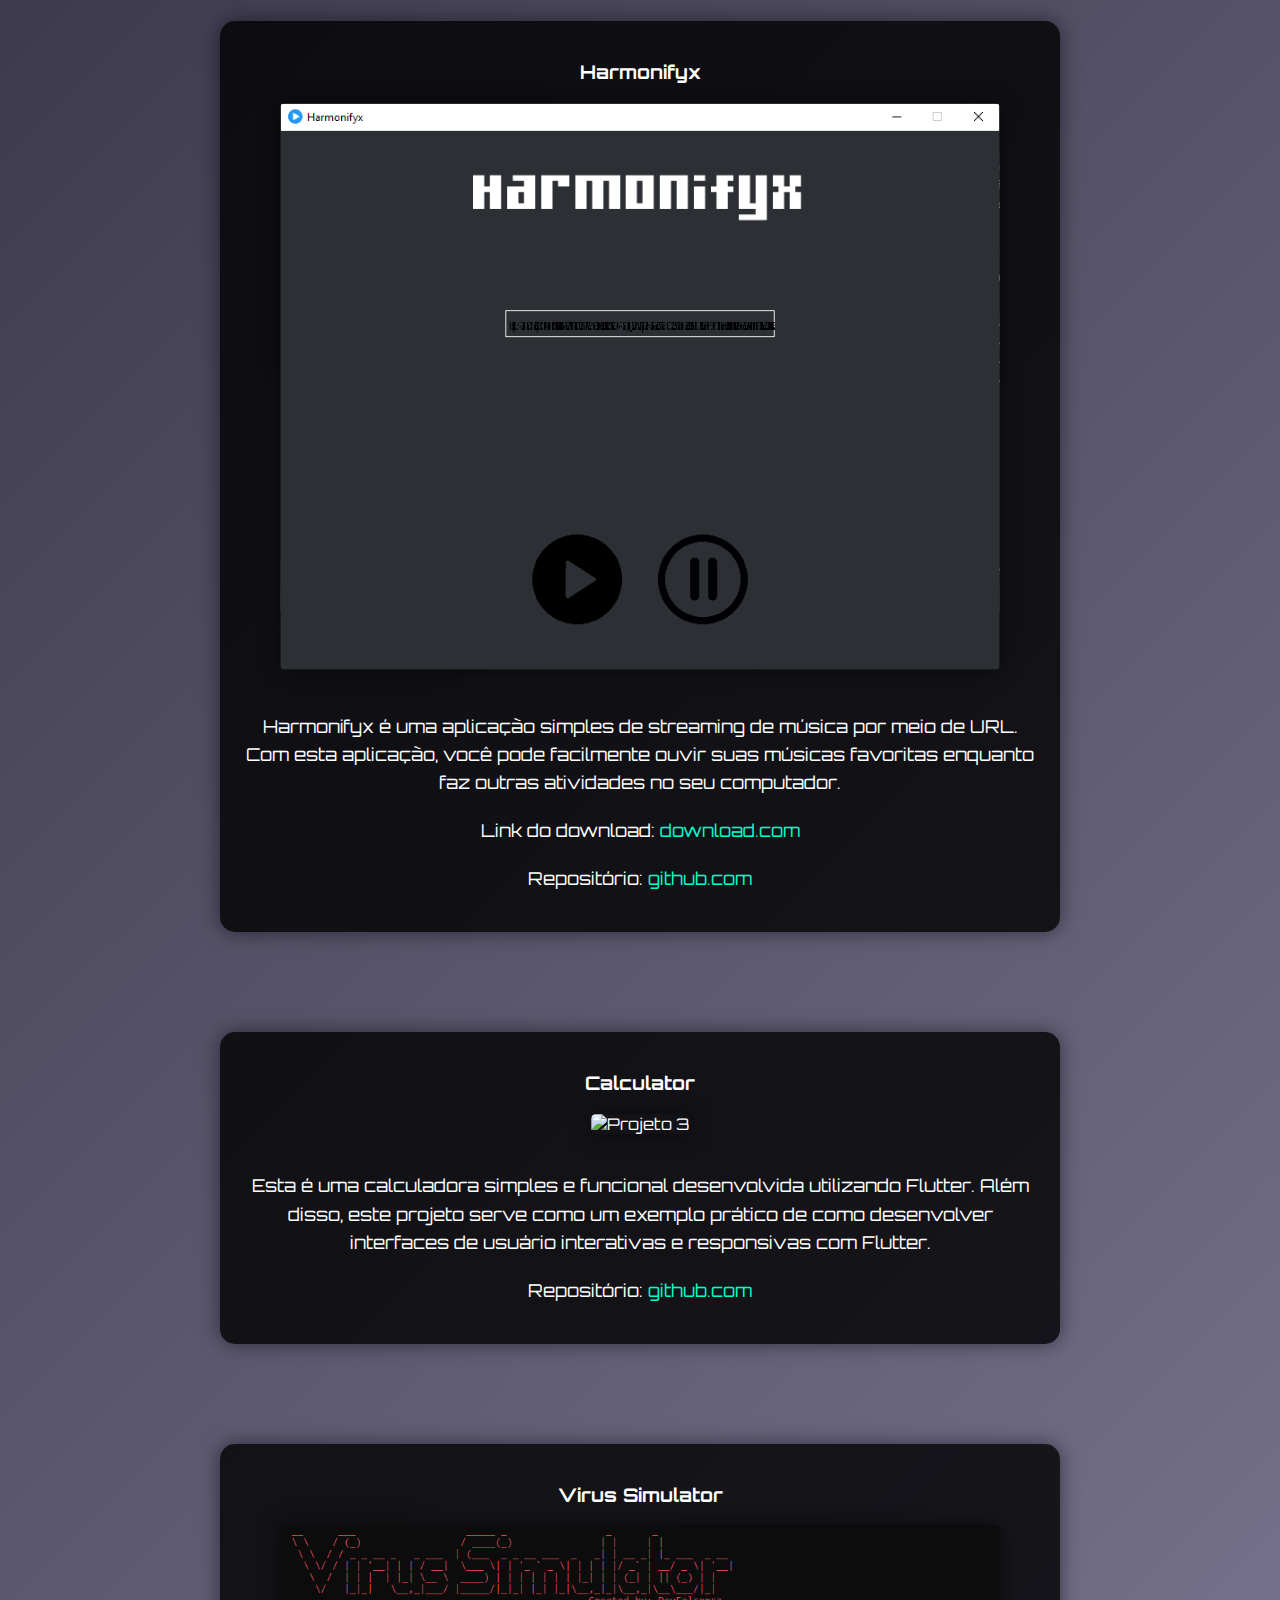
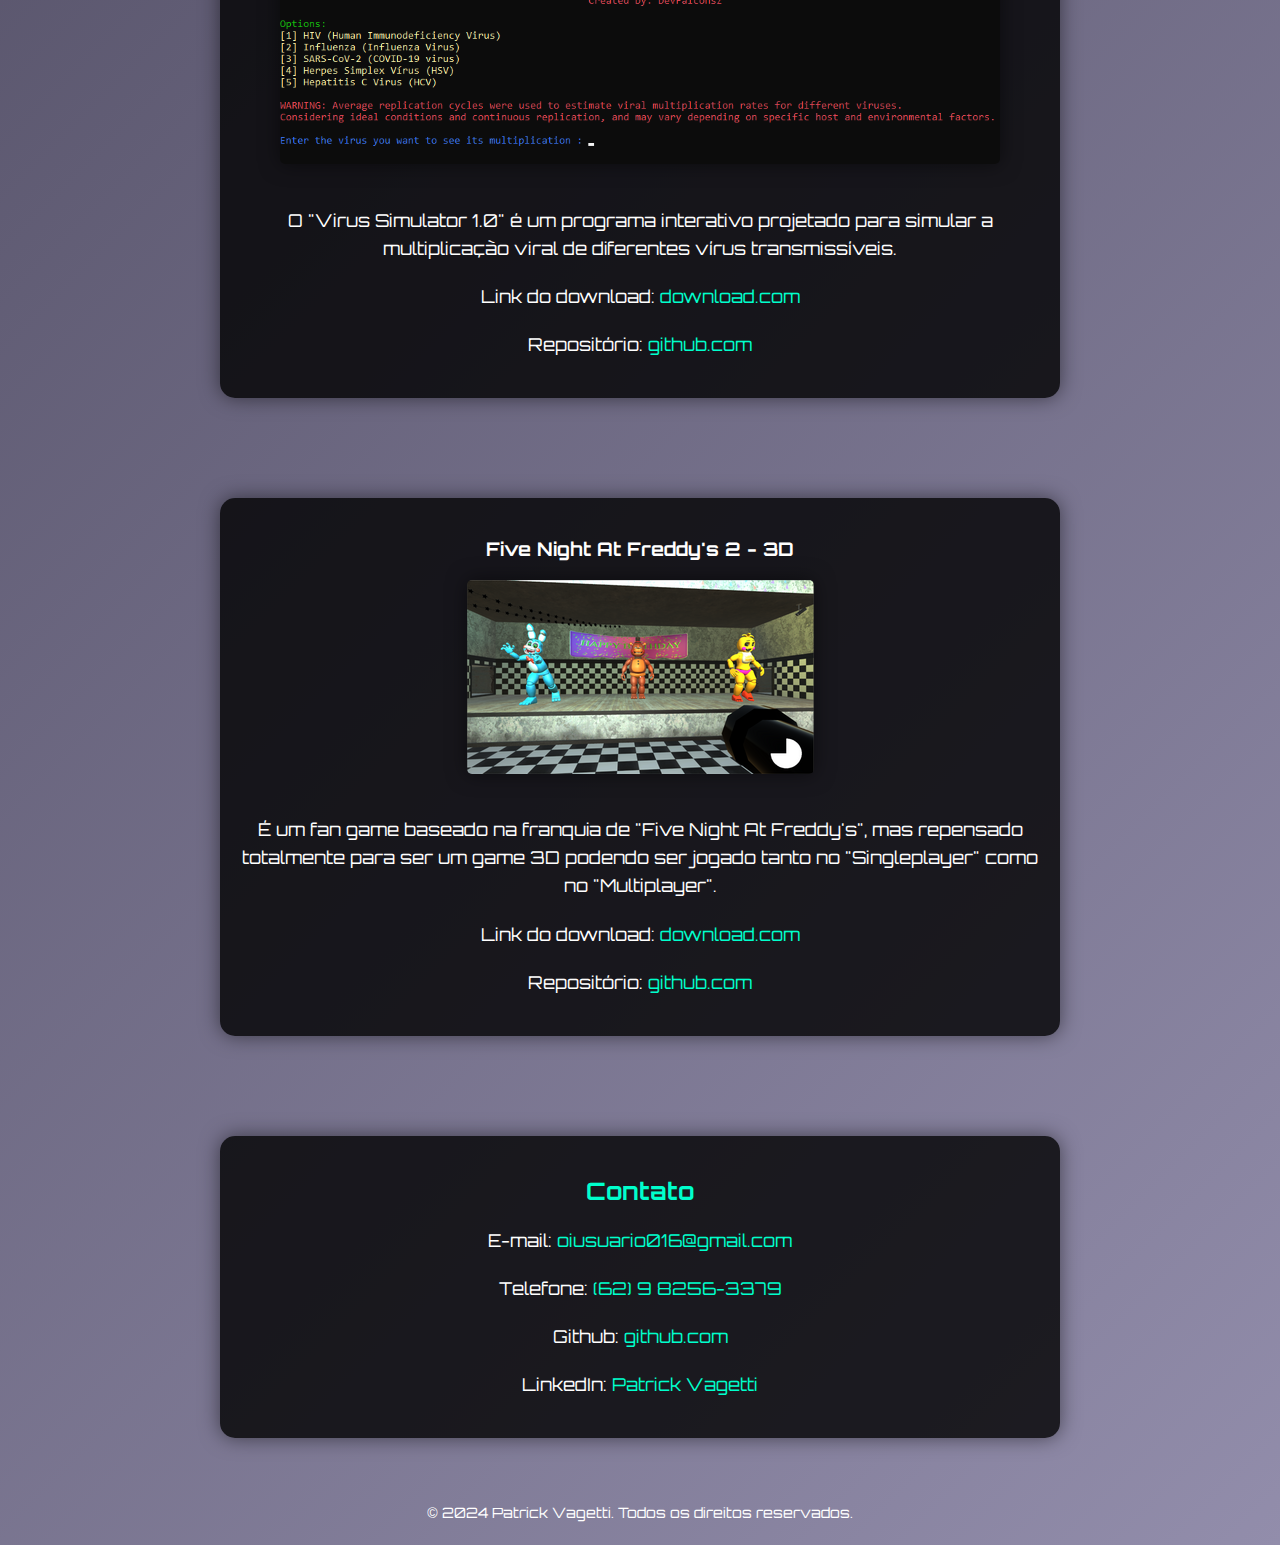
==== commit f3356aa6: "Update index.html" ====
--- a/public/index.html
+++ b/public/index.html
@@ -146,7 +146,7 @@
             <div>
                 <h3>Calculator</h3>
                 <img src="https://raw.githubusercontent.com/DevFalconsz/Calculator-in-Flutter/main/calculator_app/assets/images/Sem%20t%C3%ADtulo.png" alt="Projeto 3" class="portfolio-img-project">
-                <p>Esta é uma calculadora simples e funcional desenvolvida utilizando Flutter. A aplicação foi criada com o objetivo de fornecer uma ferramenta rápida e eficiente para realizar operações matemáticas básicas. Além disso, este projeto serve como um exemplo prático de como desenvolver interfaces de usuário interativas e responsivas com Flutter.</p>
+                <p>Esta é uma calculadora simples e funcional desenvolvida utilizando Flutter. Além disso, este projeto serve como um exemplo prático de como desenvolver interfaces de usuário interativas e responsivas com Flutter.</p>
                 <p>Repositório: <a href="https://github.com/DevFalconsz/Calculator-in-Flutter">github.com</a></p>
             </div>
     </div>
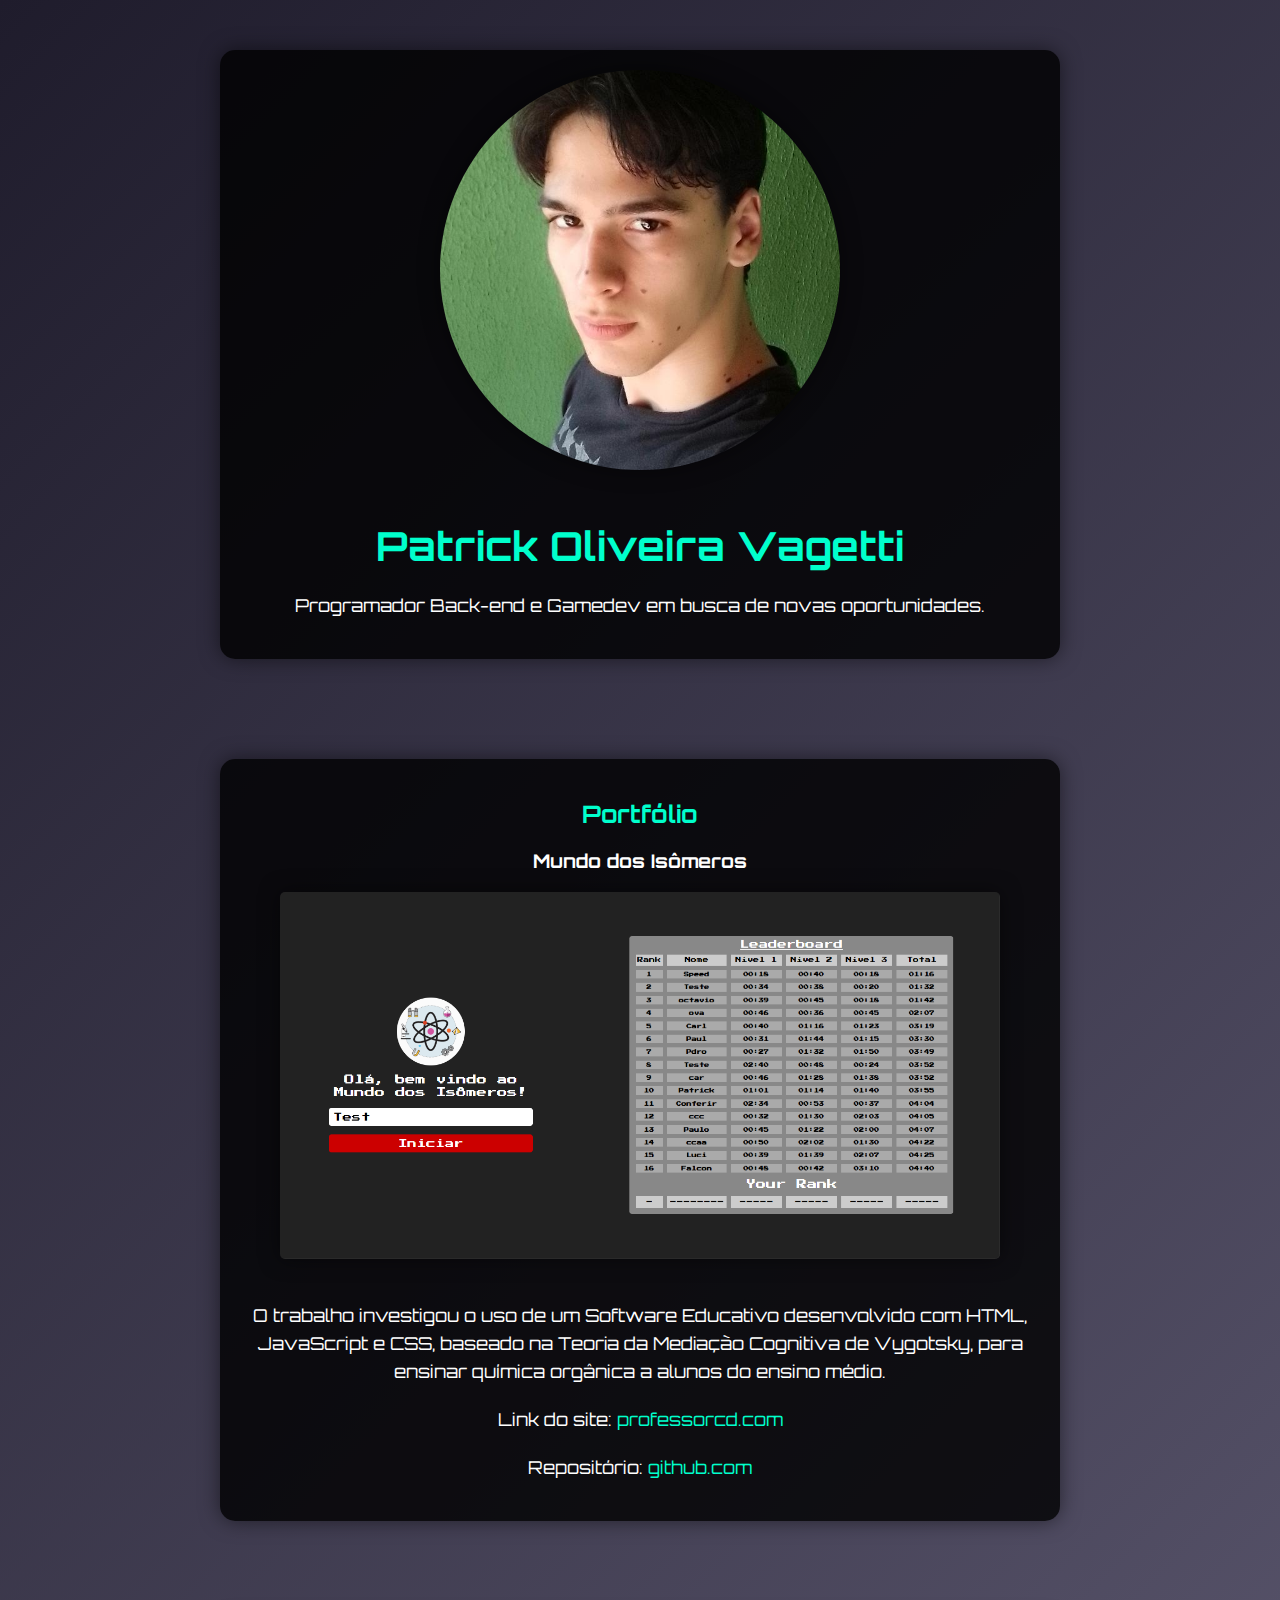
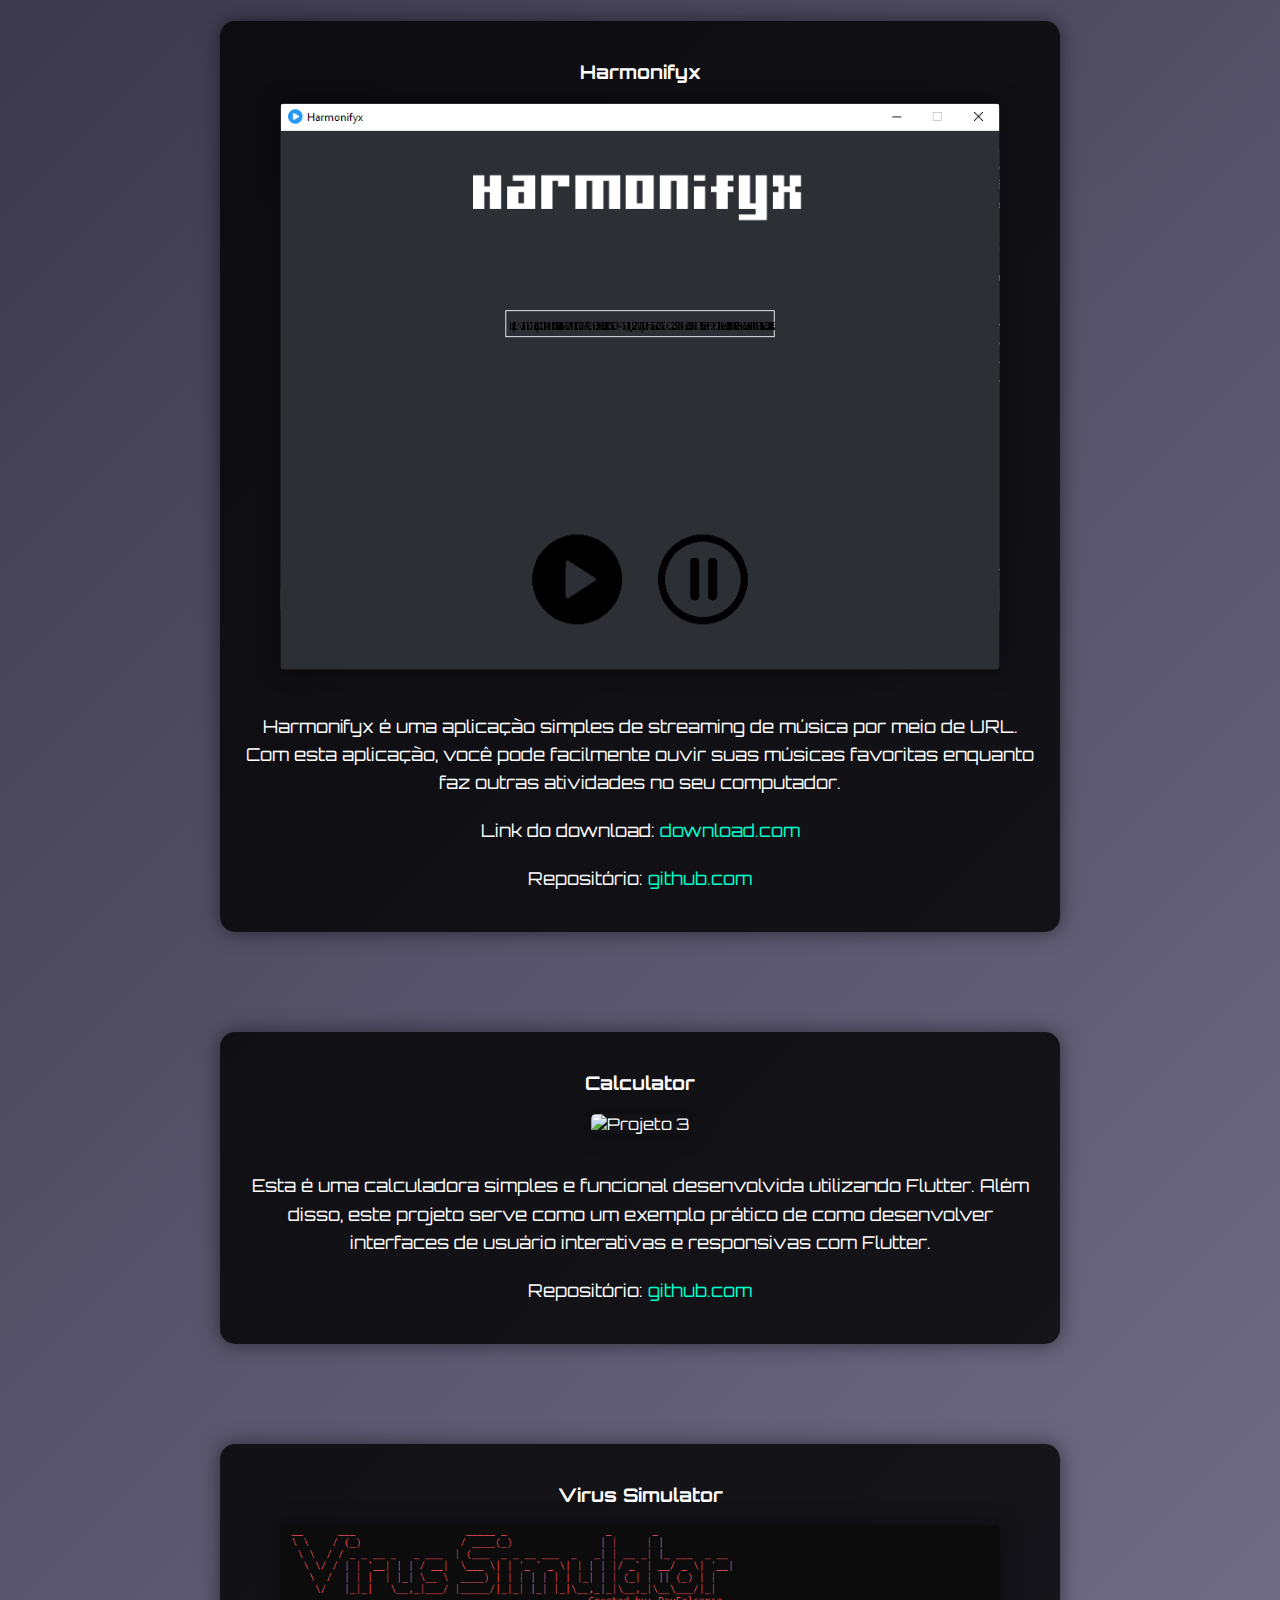
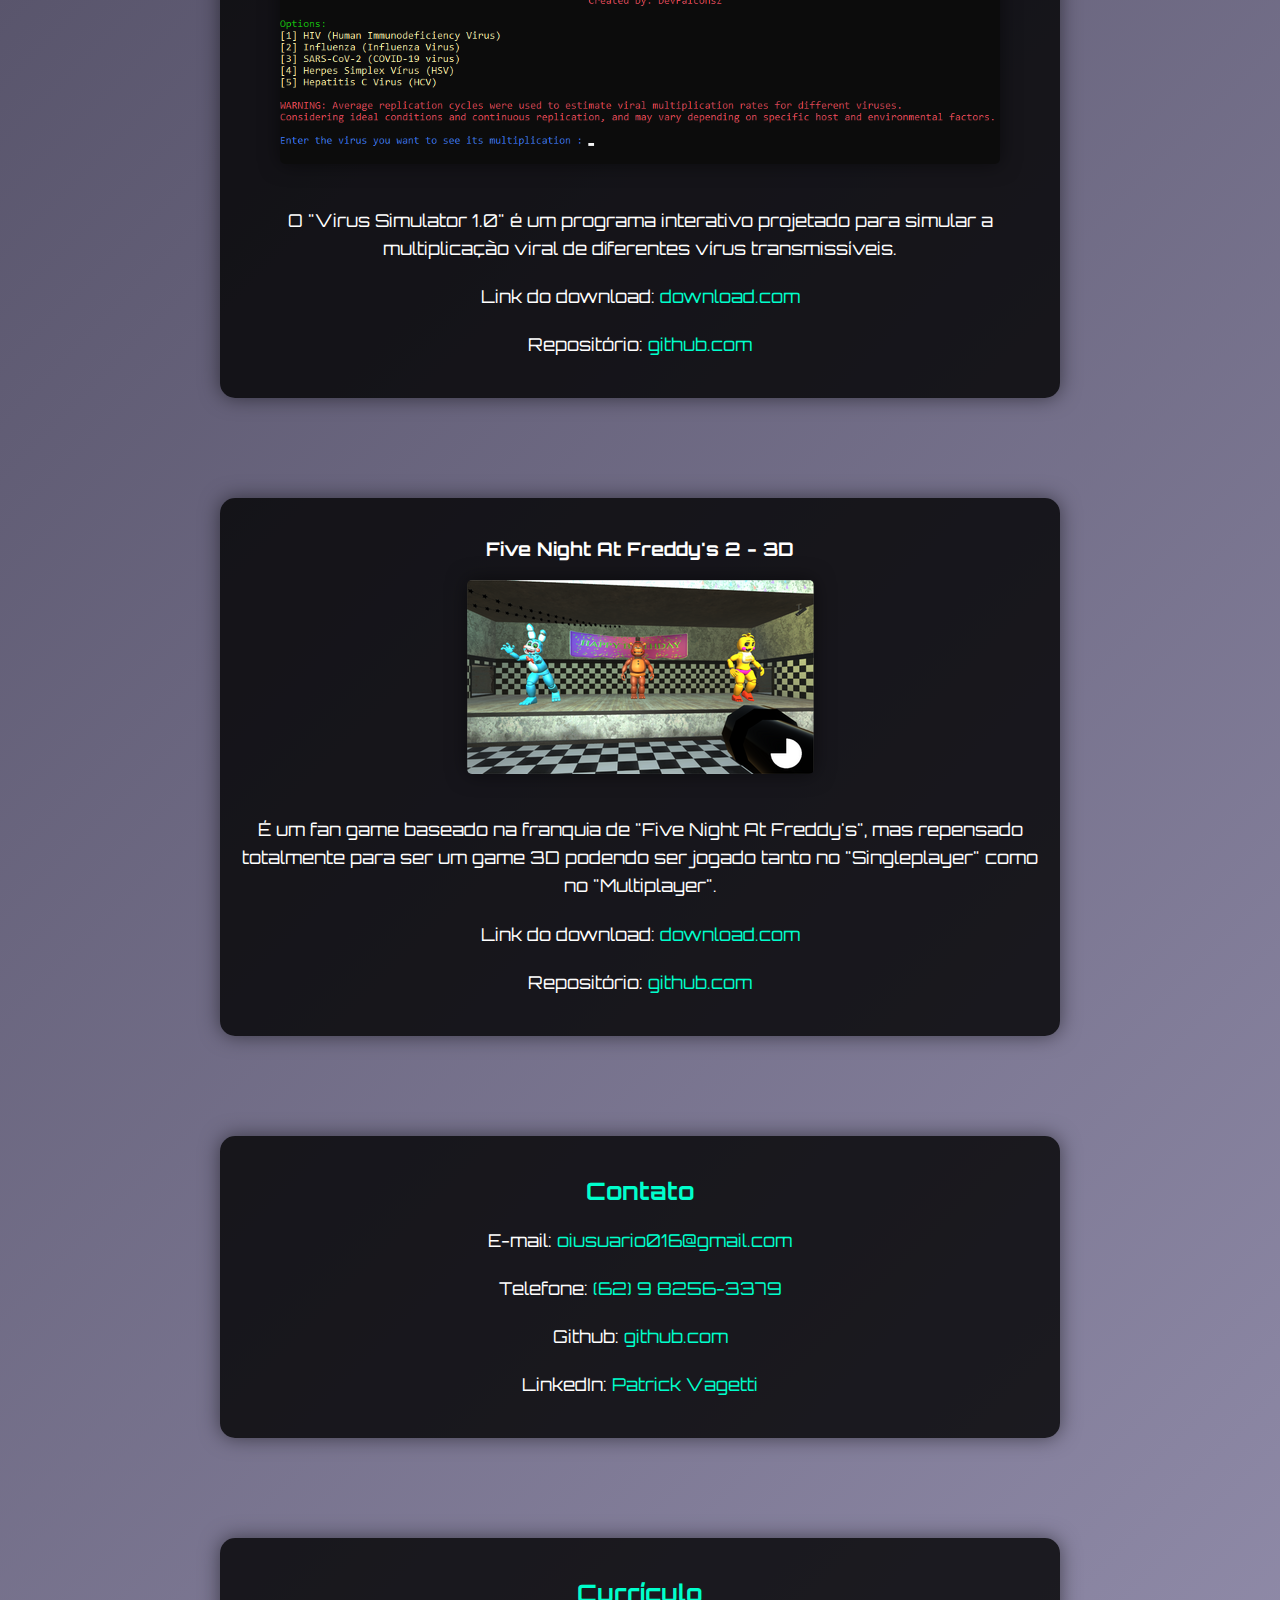
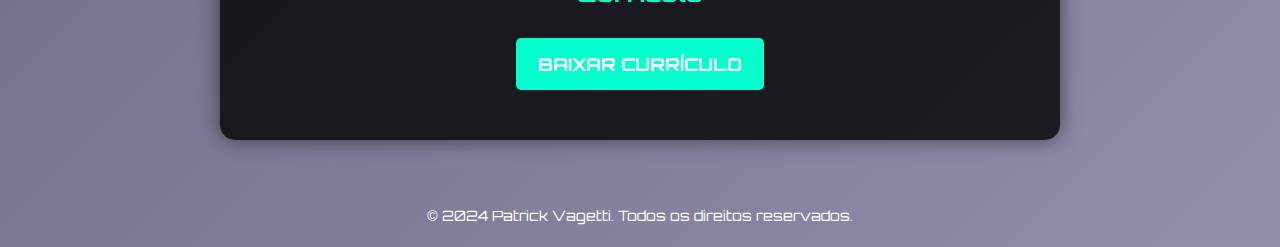
==== commit 4b90fda1: "Update index.html" ====
--- a/public/index.html
+++ b/public/index.html
@@ -184,6 +184,13 @@
         </section>
     </div>
 
+    <div class="container">
+        <section>
+            <h2>Currículo</h2>
+            <p><a href="curriculum.pdf" download class="neon-button">Baixar Currículo</a></p>
+        </section>
+    </div>
+
     <footer class="footer">
         <p>&copy; 2024 Patrick Vagetti. Todos os direitos reservados.</p>
     </footer>
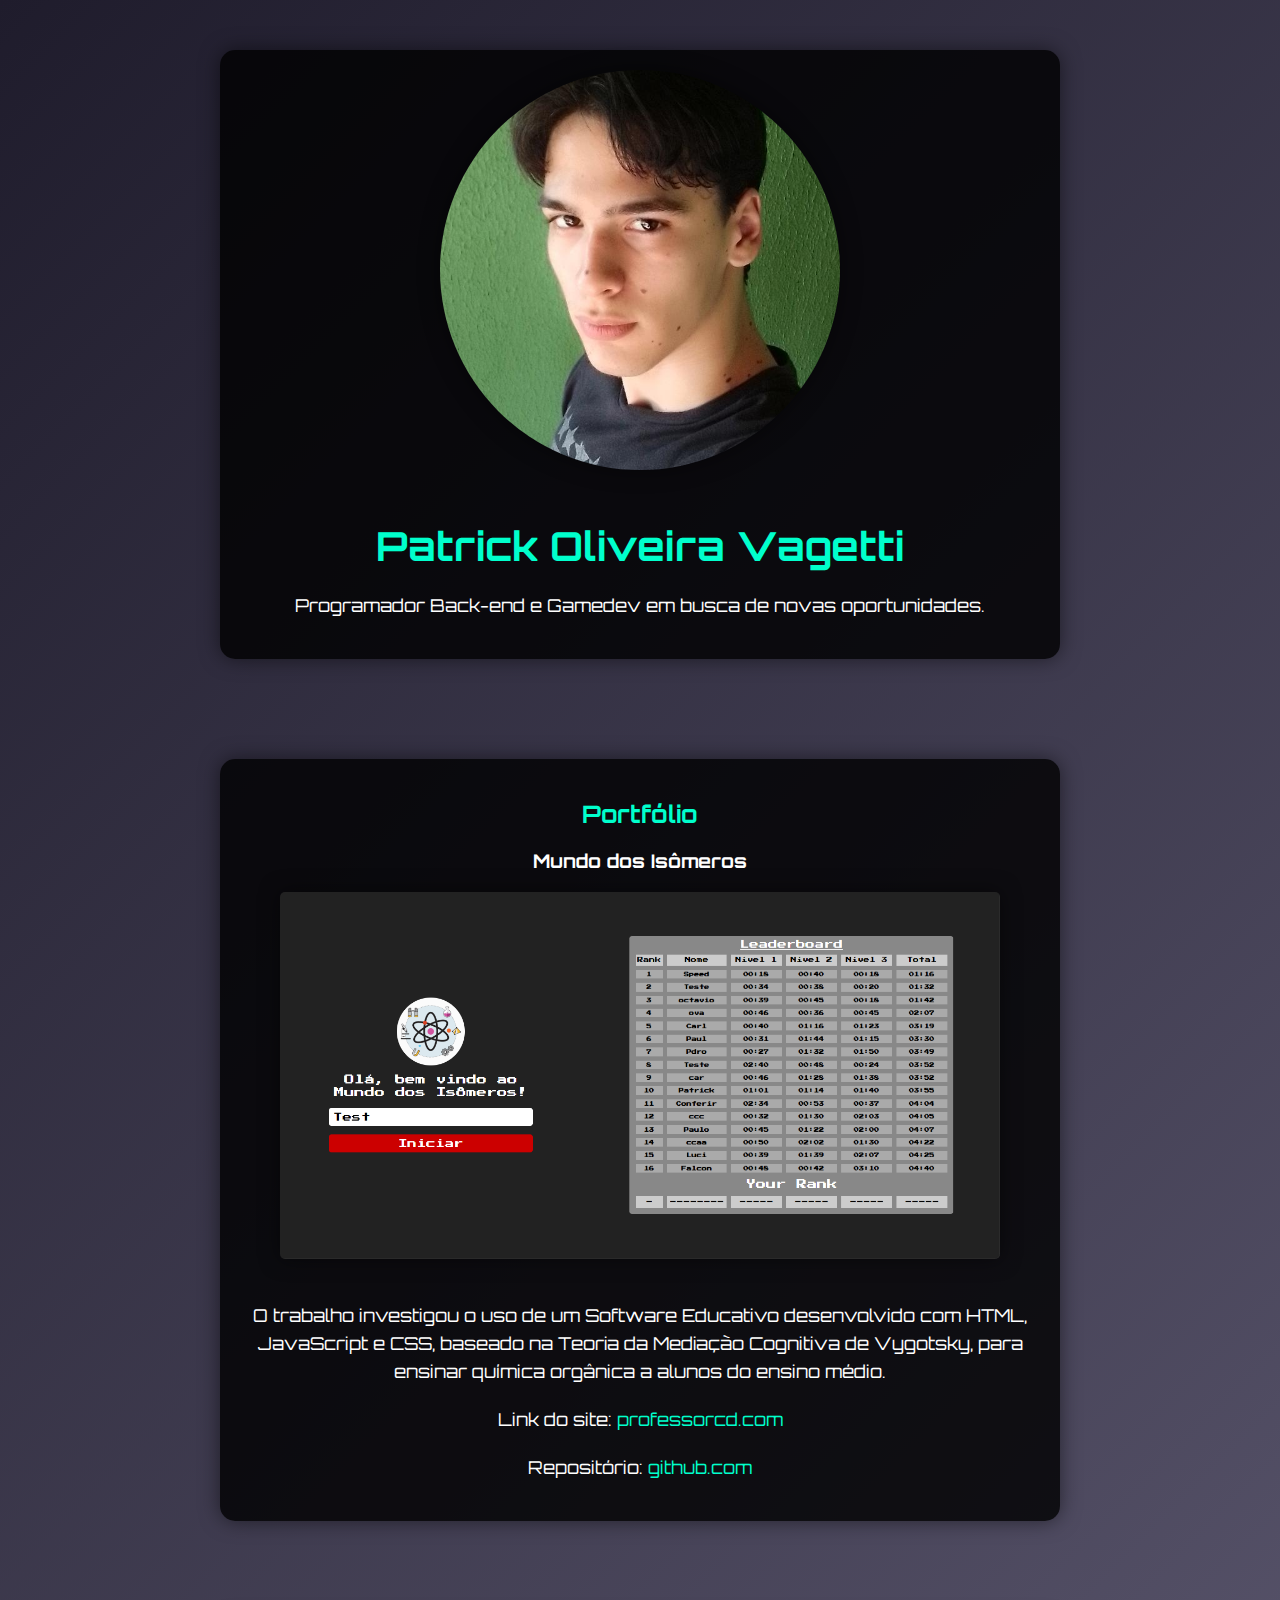
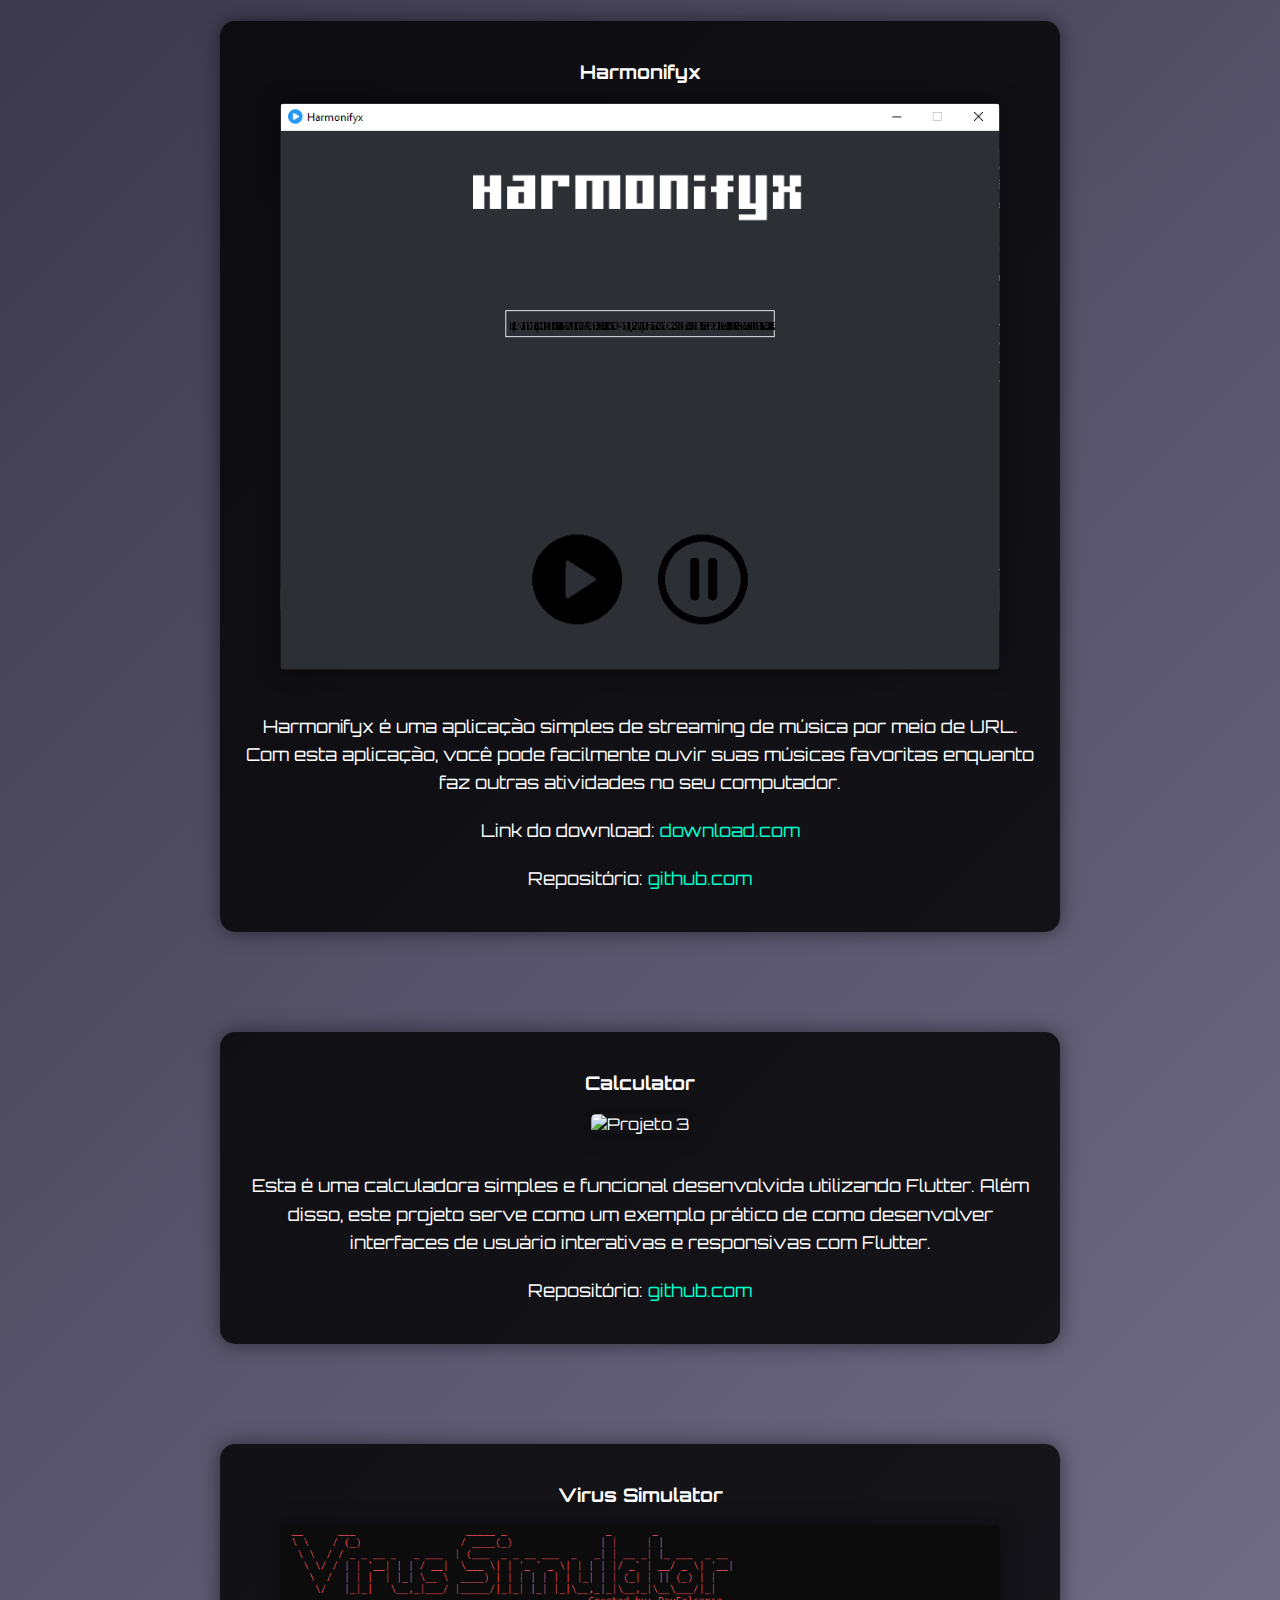
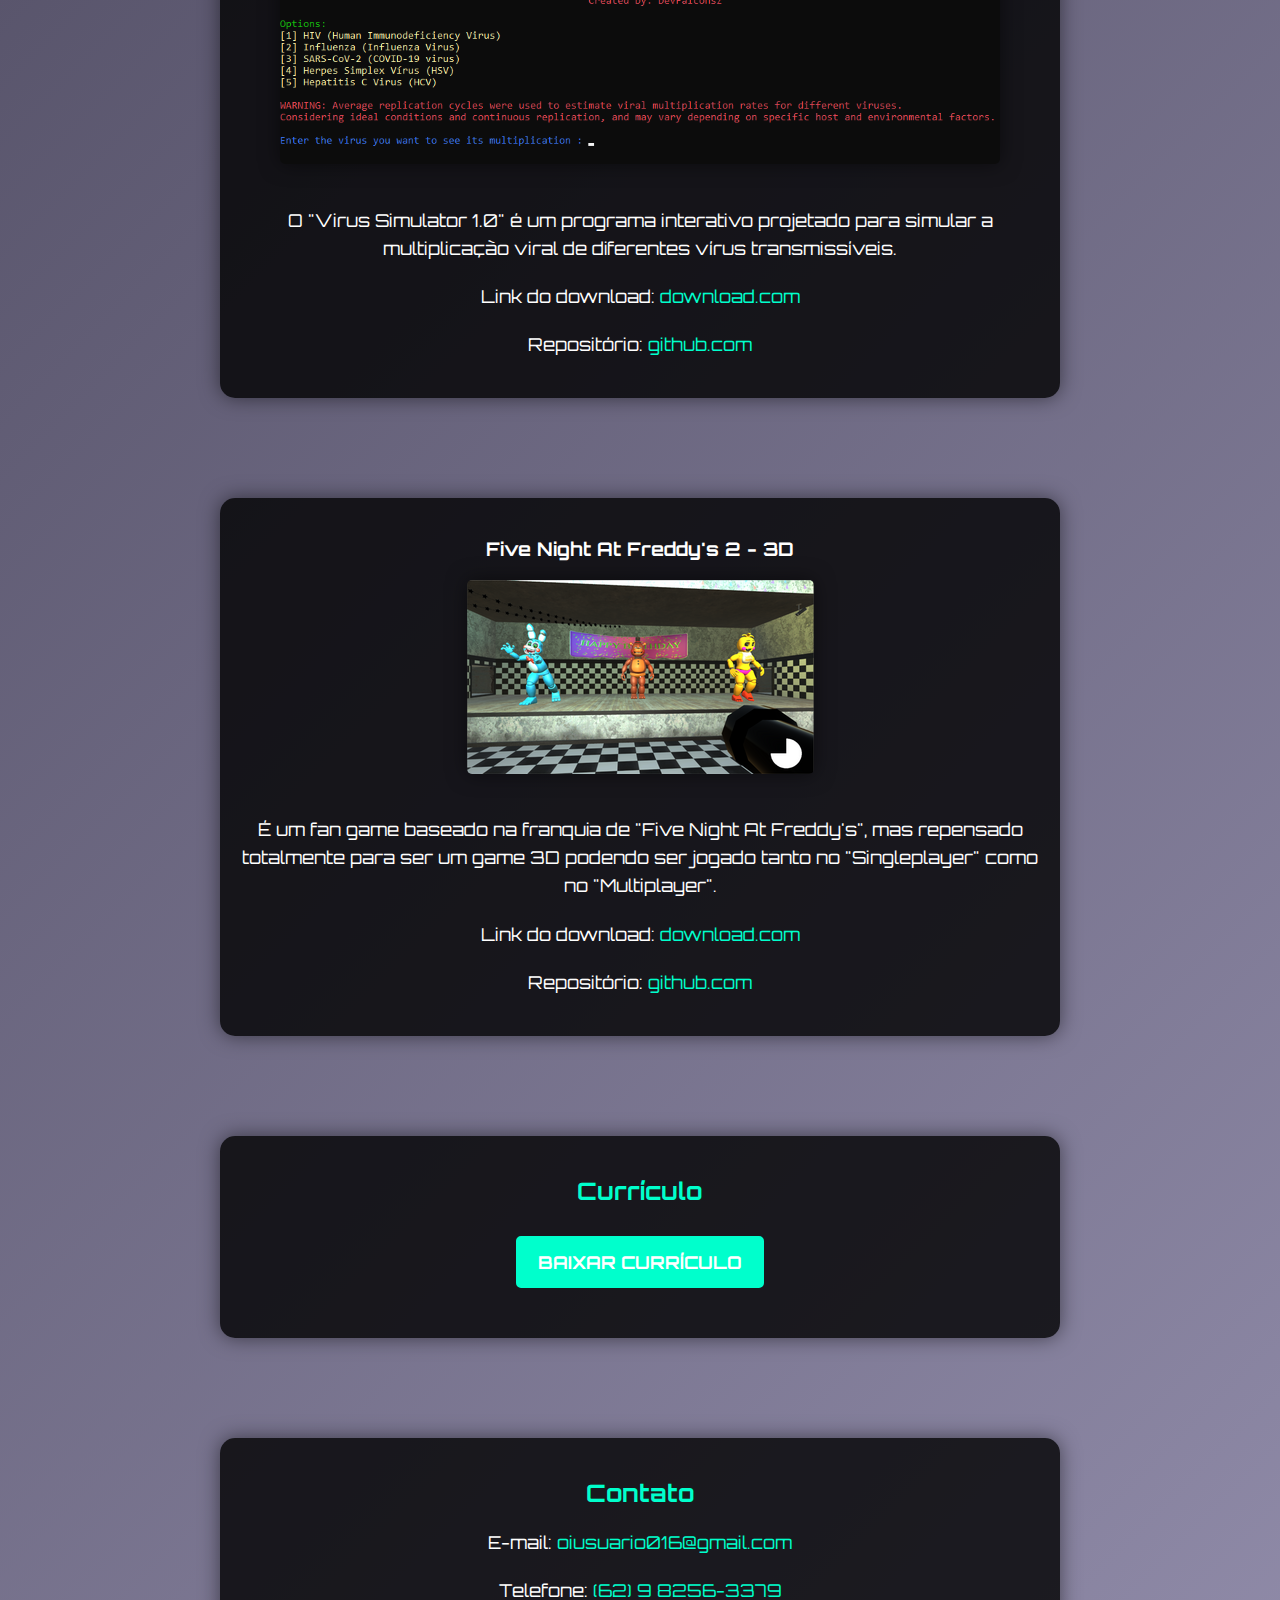
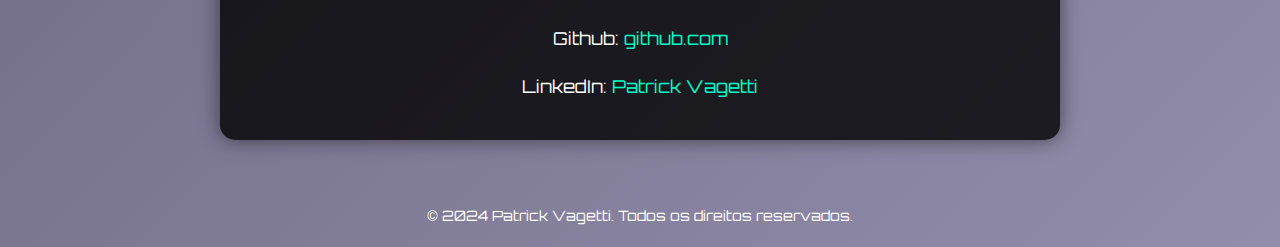
==== commit 159cc77d: "Update index.html" ====
--- a/public/index.html
+++ b/public/index.html
@@ -174,6 +174,13 @@
     </div>
 
     <div class="container">
+        <section>
+            <h2>Currículo</h2>
+            <p><a href="curriculum.pdf" download class="neon-button">Baixar Currículo</a></p>
+        </section>
+    </div>
+    
+    <div class="container">
         <section class="contact-info">
             <h2>Contato</h2>
             <p>E-mail: <a href="mailto:oiusuario016@gmail.com">oiusuario016@gmail.com</a></p>
@@ -184,13 +191,6 @@
         </section>
     </div>
 
-    <div class="container">
-        <section>
-            <h2>Currículo</h2>
-            <p><a href="curriculum.pdf" download class="neon-button">Baixar Currículo</a></p>
-        </section>
-    </div>
-
     <footer class="footer">
         <p>&copy; 2024 Patrick Vagetti. Todos os direitos reservados.</p>
     </footer>
